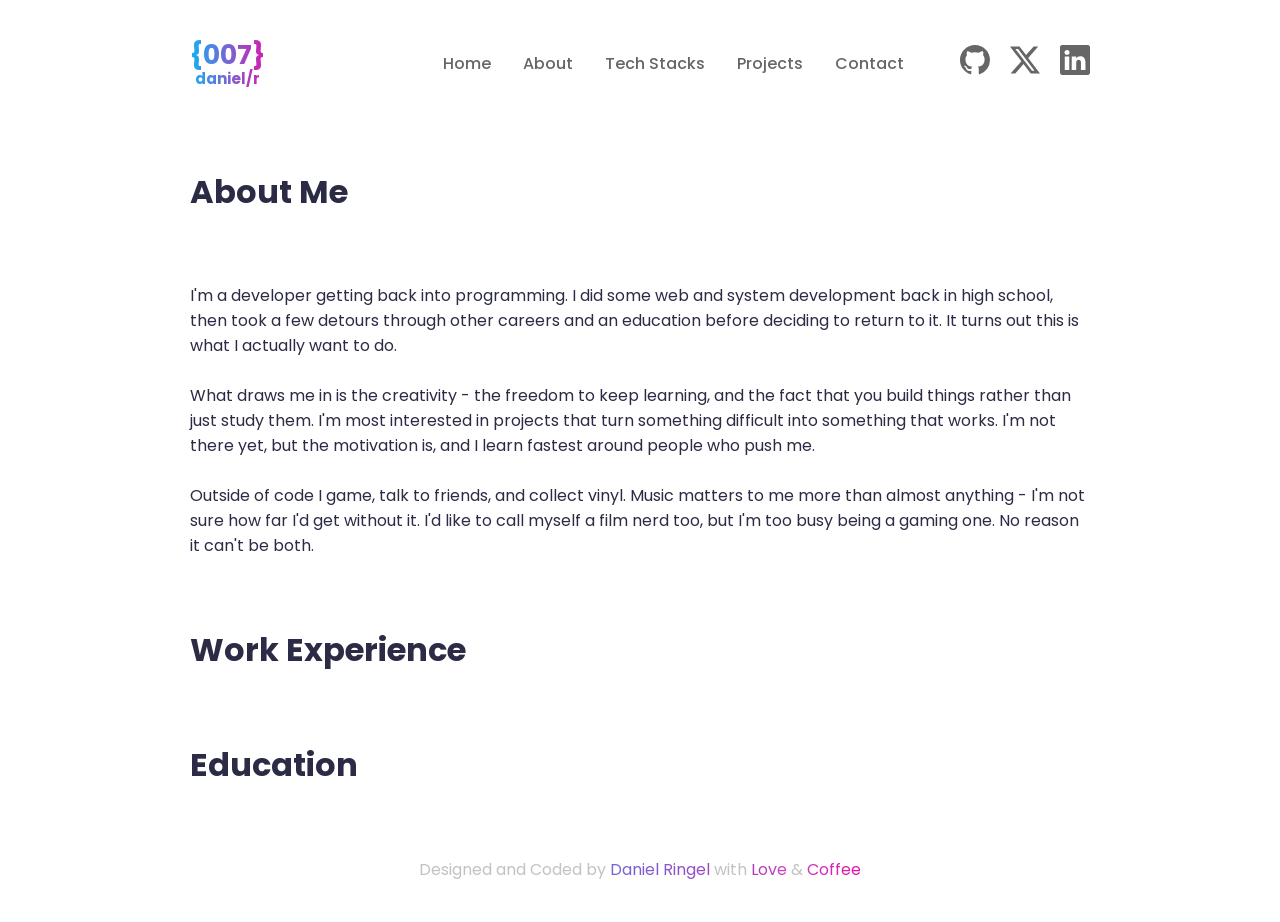
==== pages/about.html @ 2b83e1c5 "Few class changes needed to be updated. Classes that are in main tag.  Class=gradient-text love Clas" ====
<!doctype html>
<html lang="en">
  <head>
    <meta charset="UTF-8" />
    <meta name="viewport" content="width=device-width, initial-scale=1.0" />
    <link rel="stylesheet" href="../css/base.css" />
    <link rel="stylesheet" href="../css/about.css" />
    <link rel="preconnect" href="https://fonts.googleapis.com" />
    <link rel="preconnect" href="https://fonts.gstatic.com" crossorigin />
    <link
      href="https://fonts.googleapis.com/css2?family=Poppins:wght@400;500;600;700&display=swap"
      rel="stylesheet"
    />
    <title>Daniel Ringel's Portfolio</title>
  </head>
  <body>
    <!-- This is the header (Top-Container) -->
    <header>
      <!-- Logo being a clickable link to the site -->
      <a href="index.html" class="logo">
        <span class="logo-code">{007}</span>
        <span class="logo-name">daniel/r</span>
      </a>
      <button class="list-button">
        <svg
          xmlns="http://www.w3.org/2000/svg"
          width="16"
          height="16"
          fill="currentColor"
          viewBox="0 0 16 16"
        >
          <path
            fill-rule="evenodd"
            d="M2.5 12a.5.5 0 0 1 .5-.5h10a.5.5 0 0 1 0 1H3a.5.5 0 0 1-.5-.5m0-4a.5.5 0 0 1 .5-.5h10a.5.5 0 0 1 0 1H3a.5.5 0 0 1-.5-.5m0-4a.5.5 0 0 1 .5-.5h10a.5.5 0 0 1 0 1H3a.5.5 0 0 1-.5-.5"
          />
        </svg>
      </button>
      <!-- Navigator for the other pages and socials -->
      <nav>
        <!-- Clickable links that takes you to other pages -->
        <ul class="pages">
          <li><a href="../index.html">Home</a></li>
          <li><a href="./about.html">About</a></li>
          <li>
            <a href="./tech-stack.html"
              ><span class="mobile-only">Technologies</span
              ><span class="desktop-only">Tech Stacks</span></a
            >
          </li>
          <li><a href="./projects.html">Projects</a></li>
          <li><a href="./contact.html">Contact</a></li>
        </ul>
        <!-- Clickable links that takes you to the corresponding social site -->
        <ul class="social-references">
          <li>
            <a
              ><svg
                xmlns="http://www.w3.org/2000/svg"
                width="16"
                height="16"
                fill="currentColor"
                viewBox="0 0 16 16"
              >
                <path
                  d="M12.6.75h2.454l-5.36 6.142L16 15.25h-4.937l-3.867-5.07-4.425 5.07H.316l5.733-6.57L0 .75h5.063l3.495 4.633L12.601.75Zm-.86 13.028h1.36L4.323 2.145H2.865z"
                /></svg></a>
          </li>
          <li>
            <a href="https://www.linkedin.com/in/daniel-ringel-713186295/"
              ><svg
                xmlns="http://www.w3.org/2000/svg"
                width="16"
                height="16"
                fill="currentColor"
                viewBox="0 0 16 16"
              >
                <path
                  d="M0 1.146C0 .513.526 0 1.175 0h13.65C15.474 0 16 .513 16 1.146v13.708c0 .633-.526 1.146-1.175 1.146H1.175C.526 16 0 15.487 0 14.854zm4.943 12.248V6.169H2.542v7.225zm-1.2-8.212c.837 0 1.358-.554 1.358-1.248-.015-.709-.52-1.248-1.342-1.248S2.4 3.226 2.4 3.934c0 .694.521 1.248 1.327 1.248zm4.908 8.212V9.359c0-.216.016-.432.08-.586.173-.431.568-.878 1.232-.878.869 0 1.216.662 1.216 1.634v3.865h2.401V9.25c0-2.22-1.184-3.252-2.764-3.252-1.274 0-1.845.7-2.165 1.193v.025h-.016l.016-.025V6.169h-2.4c.03.678 0 7.225 0 7.225z"
                /></svg></a>
          </li>
          <li>
            <a href="https://github.com/Daniel-Ringel"
              ><svg
                xmlns="http://www.w3.org/2000/svg"
                width="16"
                height="16"
                fill="currentColor"
                viewBox="0 0 16 16"
              >
                <path
                  d="M8 0C3.58 0 0 3.58 0 8c0 3.54 2.29 6.53 5.47 7.59.4.07.55-.17.55-.38 0-.19-.01-.82-.01-1.49-2.01.37-2.53-.49-2.69-.94-.09-.23-.48-.94-.82-1.13-.28-.15-.68-.52-.01-.53.63-.01 1.08.58 1.23.82.72 1.21 1.87.87 2.33.66.07-.52.28-.87.51-1.07-1.78-.2-3.64-.89-3.64-3.95 0-.87.31-1.59.82-2.15-.08-.2-.36-1.02.08-2.12 0 0 .67-.21 2.2.82.64-.18 1.32-.27 2-.27s1.36.09 2 .27c1.53-1.04 2.2-.82 2.2-.82.44 1.1.16 1.92.08 2.12.51.56.82 1.27.82 2.15 0 3.07-1.87 3.75-3.65 3.95.29.25.54.73.54 1.48 0 1.07-.01 1.93-.01 2.2 0 .21.15.46.55.38A8.01 8.01 0 0 0 16 8c0-4.42-3.58-8-8-8"
                /></svg></a>
          </li>
        </ul>
      </nav>
    </header>
    <!-- The front of the page -->
    <main>
      <h1>About Me</h1>
      <p>
        I'm a developer getting back into programming. I did some web and system
        development back in high school, then took a few detours through other
        careers and an education before deciding to return to it. It turns out
        this is what I actually want to do. <br />
        <br />
        What draws me in is the creativity - the freedom to keep learning, and
        the fact that you build things rather than just study them. I'm most
        interested in projects that turn something difficult into something that
        works. I'm not there yet, but the motivation is, and I learn fastest
        around people who push me. <br />
        <br />
        Outside of code I game, talk to friends, and collect vinyl. Music
        matters to me more than almost anything - I'm not sure how far I'd get
        without it. I'd like to call myself a film nerd too, but I'm too busy
        being a gaming one. No reason it can't be both.
      </p>
      <h1>Work Experience</h1>
      <h1>Education</h1>
    </main>

    <footer>
      <p>
        Designed and Coded by
        <span class="gradient-text author">Daniel Ringel</span> with
        <span class="gradient-text love">Love</span> &
        <span class="gradient-text coffee">Coffee</span>
      </p>
    </footer>
  </body>
</html>
---- css/base.css ----
* {
  margin: 0;
  padding: 0;
  box-sizing: border-box;
}

:root {
  --color-blue: #3a86ff;
  --color-purple: #8c56d4;
  --color-logo-start-gradient: #13b1f6;
  --color-logo-end-gradient: #d51cb0;
  --color-author-start-gradient: #7267d3;
  --color-author-end-gradient: #9949c5;
  --color-coffee-start-gradient: #d034b9;
  --color-coffee-end-gradient: #e510aa;
  --color-love-start-gradient: #b038bd;
  --color-love-end-gradient: #c845c0;
  --color-text: #19191a;
  --color-bg: #ffffff;
  --color-nav: #666666;
  --color-footer: #c2c2c2;
}

body {
  font-family: "Poppins", san-serif;
  background: var(--color-bg);
  color: var(--color-text);
  padding: 20px;
  display: flex;
  flex-direction: column;
  min-height: 100vh;
}

header {
  display: flex;
  flex-wrap: wrap;
  justify-content: space-between;
  align-items: center;
}

.logo {
  background: linear-gradient(
    to right,
    var(--color-logo-start-gradient),
    var(--color-logo-end-gradient)
  );
  background-clip: text;
  -webkit-background-clip: text;
  color: transparent;
  display: flex;
  flex-direction: column;
  text-decoration: none;
  font-weight: 700;
  line-height: 1.15;
}

.logo-code {
  font-size: 26.5px;
  text-align: center;
}

.logo-name {
  font-size: 15px;
  text-align: center;
}

.list-button {
  background: none;
  border: none;
  padding: 0;
  cursor: pointer;
}

.list-button svg {
  width: 30px;
  height: auto;
}

nav {
  width: 100%;
  display: flex;
  flex-direction: column;
  align-content: center;
  gap: 20px;
  margin-top: 24px;
}

.desktop-only {
  display: none;
}

.pages {
  list-style: none;
  display: flex;
  flex-direction: column;
  gap: 8px;
  text-align: center;
}

.pages a {
  text-decoration: none;
  color: var(--color-text);
  font-weight: 500;
}

.social-references {
  display: flex;
  justify-content: space-evenly;
  list-style: none;
}

.social-references svg {
  width: 30px;
  height: 30px;
}

.social-references a {
  color: var(--color-text);
}

main {
  flex: 1;
}

.main-author {
  background: linear-gradient(to right, var(--color-blue), var(--color-purple));
}

.author {
  background: var(--color-text);
}

.love {
  background: linear-gradient(to right, var(--color-blue), var(--color-purple));
}

.coffee {
  background: linear-gradient(to right, var(--color-blue), var(--color-purple));
}

.gradient-text {
  -webkit-background-clip: text;
  background-clip: text;
  color: transparent;
}

footer {
  text-align: center;
}

@media (min-width: 600px) {
  body {
    padding: 40px 20px;
  }

  header,
  main,
  footer {
    max-width: 900px;
    width: 100%;
    margin-left: auto;
    margin-right: auto;
  }

  :root {
    --color-text: #2b2b45;
  }

  .list-button {
    display: none;
  }

  nav {
    flex: 1;
    flex-direction: row;
    justify-content: flex-end;
    align-items: center;
    margin-top: 0;
    gap: 56px;
  }

  .mobile-only {
    display: none;
  }
  .desktop-only {
    display: inline;
  }

  .pages {
    flex-direction: row;
    gap: 32px;
  }

  .pages a {
    color: var(--color-nav);
  }

  .social-references {
    gap: 20px;
  }

  .social-references svg {
    width: 30px;
    color: var(--color-nav);
  }

  .social-references li:nth-child(3) {
    order: 1;
  }
  .social-references li:nth-child(1) {
    order: 2;
  }
  .social-references li:nth-child(2) {
    order: 3;
  }

  p > .author {
    background: linear-gradient(
      to right,
      var(--color-author-start-gradient),
      var(--color-author-end-gradient)
    );
    -webkit-background-clip: text;
    background-clip: text;
    color: transparent;
  }

  .love {
    background: linear-gradient(
      to right,
      var(--color-love-start-gradient),
      var(--color-love-end-gradient)
    );
  }

  .coffee {
    background: linear-gradient(
      to right,
      var(--color-coffee-start-gradient),
      var(--color-coffee-end-gradient)
    );
  }

  .gradient-text {
    -webkit-background-clip: text;
    background-clip: text;
    color: transparent;
  }

  footer {
    color: var(--color-footer);
  }
}
---- css/about.css ----
main {
    margin-top: 80px;
}

h1 {
    margin-bottom: 7.5%;
}

main > p {
    margin-bottom: 7.5%;
}
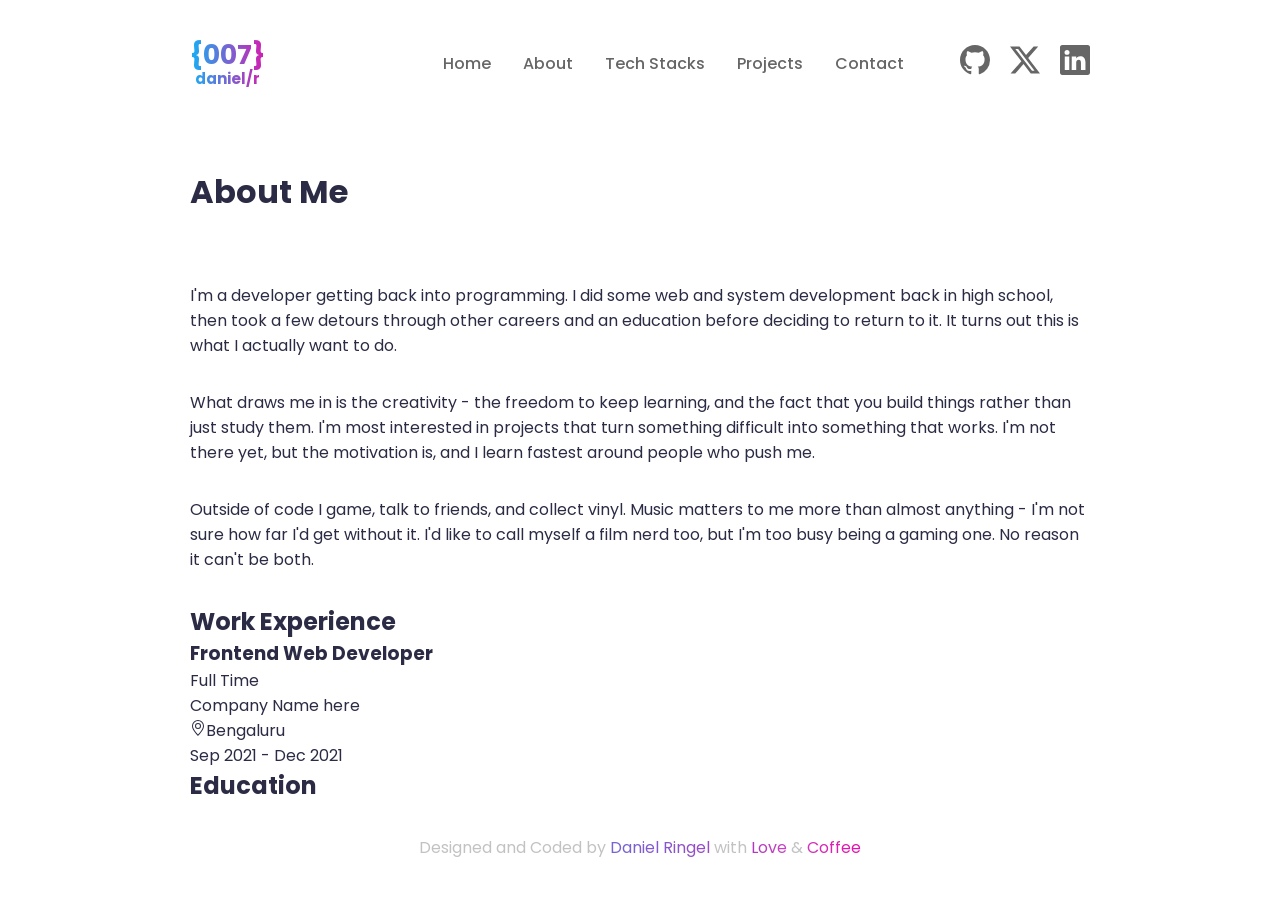
==== commit cbf2078d: "Twitter should now be linked. <a href="http://www.twitter.com/"" ====
--- a/pages/about.html
+++ b/pages/about.html
@@ -53,7 +53,7 @@
         <!-- Clickable links that takes you to the corresponding social site -->
         <ul class="social-references">
           <li>
-            <a
+            <a href="http://www.x.com/"
               ><svg
                 xmlns="http://www.w3.org/2000/svg"
                 width="16"
@@ -96,26 +96,40 @@
     </header>
     <!-- The front of the page -->
     <main>
+
       <h1>About Me</h1>
       <p>
         I'm a developer getting back into programming. I did some web and system
         development back in high school, then took a few detours through other
         careers and an education before deciding to return to it. It turns out
-        this is what I actually want to do. <br />
-        <br />
+        this is what I actually want to do.</p>
+        <p>
         What draws me in is the creativity - the freedom to keep learning, and
         the fact that you build things rather than just study them. I'm most
         interested in projects that turn something difficult into something that
         works. I'm not there yet, but the motivation is, and I learn fastest
-        around people who push me. <br />
-        <br />
+        around people who push me.</p> 
+        <p>
         Outside of code I game, talk to friends, and collect vinyl. Music
         matters to me more than almost anything - I'm not sure how far I'd get
         without it. I'd like to call myself a film nerd too, but I'm too busy
         being a gaming one. No reason it can't be both.
       </p>
-      <h1>Work Experience</h1>
-      <h1>Education</h1>
+
+      <h2>Work Experience</h2>
+
+      <article class="experience">
+        <h3>Frontend Web Developer</h3>
+        <span class="tag">Full Time</span>
+        <p class="company">Company Name here</p>
+        <p class="location"><svg xmlns="http://www.w3.org/2000/svg" width="16" height="16" fill="currentColor" class="bi bi-geo-alt" viewBox="0 0 16 16">
+  <path d="M12.166 8.94c-.524 1.062-1.234 2.12-1.96 3.07A32 32 0 0 1 8 14.58a32 32 0 0 1-2.206-2.57c-.726-.95-1.436-2.008-1.96-3.07C3.304 7.867 3 6.862 3 6a5 5 0 0 1 10 0c0 .862-.305 1.867-.834 2.94M8 16s6-5.686 6-10A6 6 0 0 0 2 6c0 4.314 6 10 6 10"/>
+  <path d="M8 8a2 2 0 1 1 0-4 2 2 0 0 1 0 4m0 1a3 3 0 1 0 0-6 3 3 0 0 0 0 6"/>
+</svg>Bengaluru</p>
+        <p class="dates">Sep 2021 - Dec 2021</p>
+      </article>
+
+      <h2>Education</h2>
     </main>
 
     <footer>
--- a/css/about.css
+++ b/css/about.css
@@ -7,5 +7,6 @@
 }
 
 main > p {
-    margin-bottom: 7.5%;
-}+    margin-bottom: 32px;
+}
+
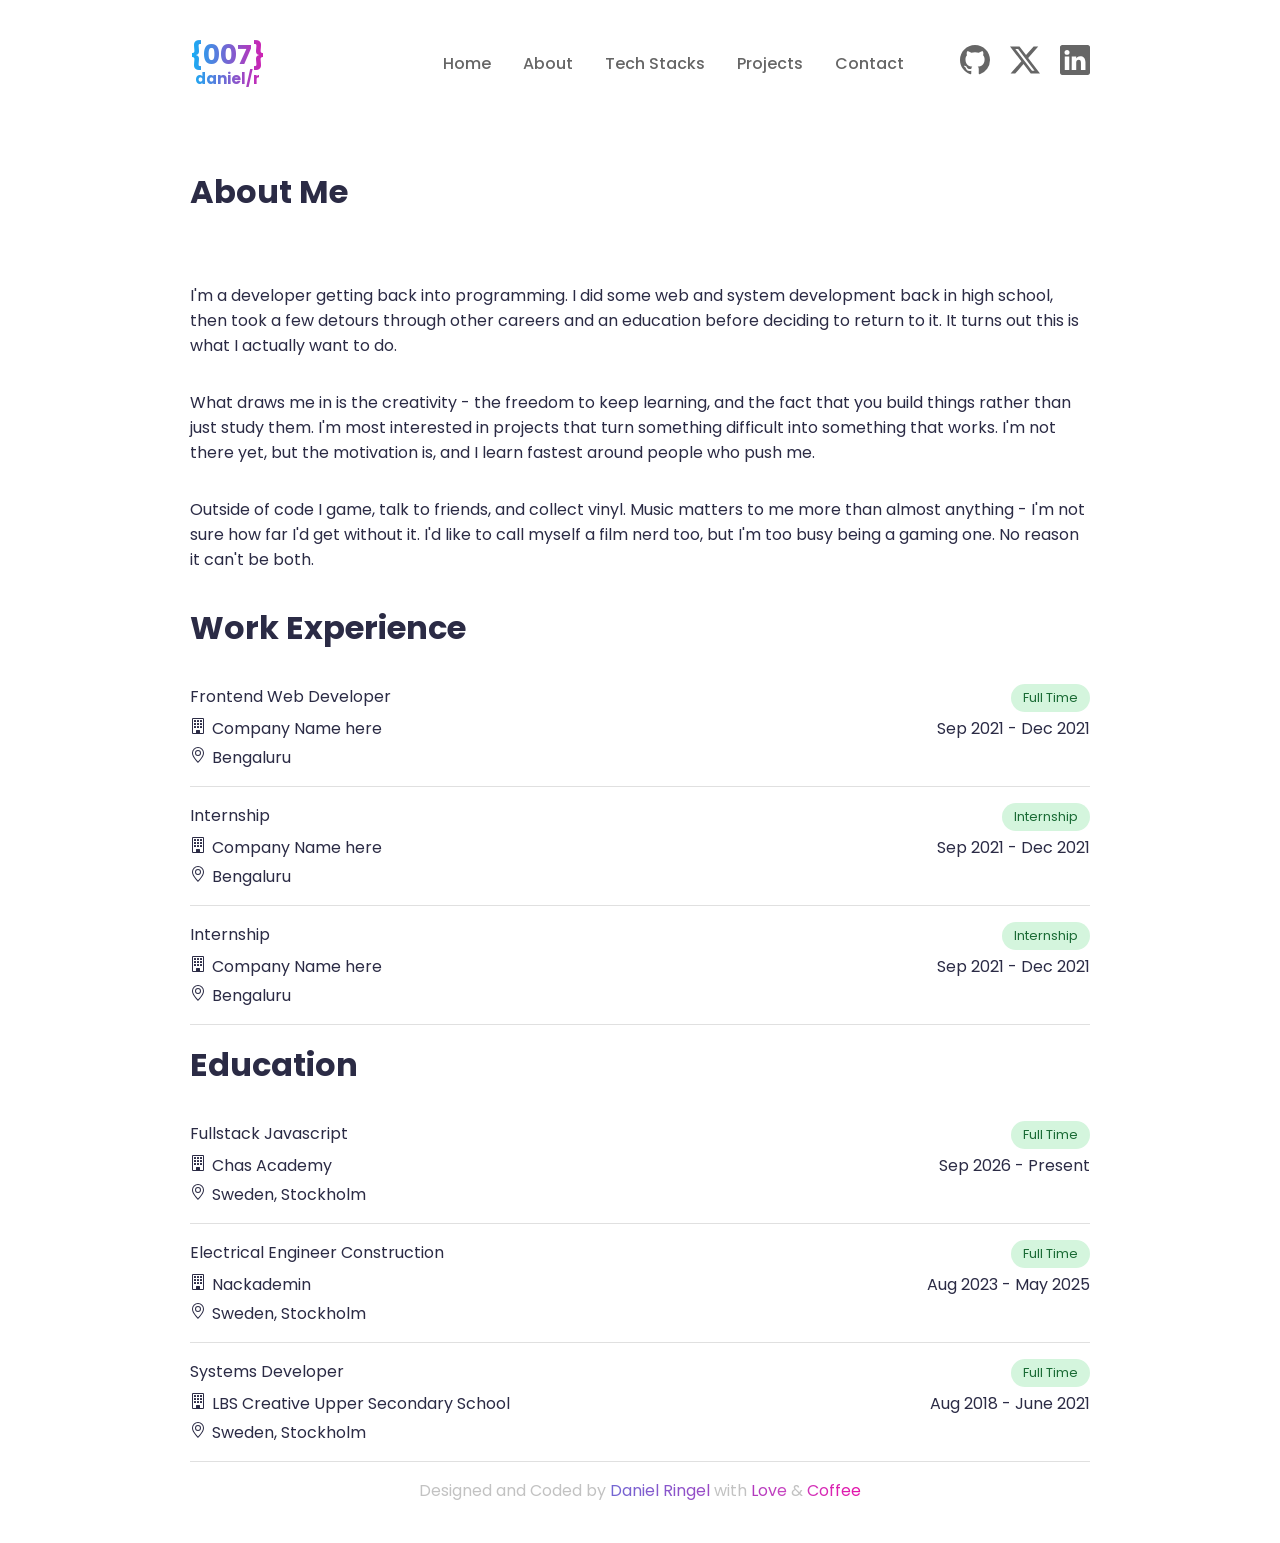
==== commit 21c5c617: "About page has been more focused on today. Html:  Added h1,h2 and h3 with written content.  classes " ====
--- a/pages/about.html
+++ b/pages/about.html
@@ -98,18 +98,21 @@
     <main>
 
       <h1>About Me</h1>
+      
       <p>
         I'm a developer getting back into programming. I did some web and system
         development back in high school, then took a few detours through other
         careers and an education before deciding to return to it. It turns out
-        this is what I actually want to do.</p>
-        <p>
+        this is what I actually want to do.
+      </p>
+      <p>
         What draws me in is the creativity - the freedom to keep learning, and
         the fact that you build things rather than just study them. I'm most
         interested in projects that turn something difficult into something that
         works. I'm not there yet, but the motivation is, and I learn fastest
-        around people who push me.</p> 
-        <p>
+        around people who push me.
+      </p>
+      <p>
         Outside of code I game, talk to friends, and collect vinyl. Music
         matters to me more than almost anything - I'm not sure how far I'd get
         without it. I'd like to call myself a film nerd too, but I'm too busy
@@ -121,15 +124,233 @@
       <article class="experience">
         <h3>Frontend Web Developer</h3>
         <span class="tag">Full Time</span>
-        <p class="company">Company Name here</p>
-        <p class="location"><svg xmlns="http://www.w3.org/2000/svg" width="16" height="16" fill="currentColor" class="bi bi-geo-alt" viewBox="0 0 16 16">
-  <path d="M12.166 8.94c-.524 1.062-1.234 2.12-1.96 3.07A32 32 0 0 1 8 14.58a32 32 0 0 1-2.206-2.57c-.726-.95-1.436-2.008-1.96-3.07C3.304 7.867 3 6.862 3 6a5 5 0 0 1 10 0c0 .862-.305 1.867-.834 2.94M8 16s6-5.686 6-10A6 6 0 0 0 2 6c0 4.314 6 10 6 10"/>
-  <path d="M8 8a2 2 0 1 1 0-4 2 2 0 0 1 0 4m0 1a3 3 0 1 0 0-6 3 3 0 0 0 0 6"/>
-</svg>Bengaluru</p>
+        <p class="company">
+          <svg
+            xmlns="http://www.w3.org/2000/svg"
+            width="16"
+            height="16"
+            fill="currentColor"
+            class="bi bi-building"
+            viewBox="0 0 16 16"
+          >
+            <path
+              d="M4 2.5a.5.5 0 0 1 .5-.5h1a.5.5 0 0 1 .5.5v1a.5.5 0 0 1-.5.5h-1a.5.5 0 0 1-.5-.5zm3 0a.5.5 0 0 1 .5-.5h1a.5.5 0 0 1 .5.5v1a.5.5 0 0 1-.5.5h-1a.5.5 0 0 1-.5-.5zm3.5-.5a.5.5 0 0 0-.5.5v1a.5.5 0 0 0 .5.5h1a.5.5 0 0 0 .5-.5v-1a.5.5 0 0 0-.5-.5zM4 5.5a.5.5 0 0 1 .5-.5h1a.5.5 0 0 1 .5.5v1a.5.5 0 0 1-.5.5h-1a.5.5 0 0 1-.5-.5zM7.5 5a.5.5 0 0 0-.5.5v1a.5.5 0 0 0 .5.5h1a.5.5 0 0 0 .5-.5v-1a.5.5 0 0 0-.5-.5zm2.5.5a.5.5 0 0 1 .5-.5h1a.5.5 0 0 1 .5.5v1a.5.5 0 0 1-.5.5h-1a.5.5 0 0 1-.5-.5zM4.5 8a.5.5 0 0 0-.5.5v1a.5.5 0 0 0 .5.5h1a.5.5 0 0 0 .5-.5v-1a.5.5 0 0 0-.5-.5zm2.5.5a.5.5 0 0 1 .5-.5h1a.5.5 0 0 1 .5.5v1a.5.5 0 0 1-.5.5h-1a.5.5 0 0 1-.5-.5zm3.5-.5a.5.5 0 0 0-.5.5v1a.5.5 0 0 0 .5.5h1a.5.5 0 0 0 .5-.5v-1a.5.5 0 0 0-.5-.5z"
+            />
+            <path
+              d="M2 1a1 1 0 0 1 1-1h10a1 1 0 0 1 1 1v14a1 1 0 0 1-1 1H3a1 1 0 0 1-1-1zm11 0H3v14h3v-2.5a.5.5 0 0 1 .5-.5h3a.5.5 0 0 1 .5.5V15h3z"
+            /></svg>Company Name here
+        </p>
+        <p class="location">
+          <svg
+            xmlns="http://www.w3.org/2000/svg"
+            width="16"
+            height="16"
+            fill="currentColor"
+            class="bi bi-geo-alt"
+            viewBox="0 0 16 16"
+          >
+            <path
+              d="M12.166 8.94c-.524 1.062-1.234 2.12-1.96 3.07A32 32 0 0 1 8 14.58a32 32 0 0 1-2.206-2.57c-.726-.95-1.436-2.008-1.96-3.07C3.304 7.867 3 6.862 3 6a5 5 0 0 1 10 0c0 .862-.305 1.867-.834 2.94M8 16s6-5.686 6-10A6 6 0 0 0 2 6c0 4.314 6 10 6 10"
+            />
+            <path
+              d="M8 8a2 2 0 1 1 0-4 2 2 0 0 1 0 4m0 1a3 3 0 1 0 0-6 3 3 0 0 0 0 6"
+            /></svg>Bengaluru
+        </p>
         <p class="dates">Sep 2021 - Dec 2021</p>
       </article>
 
+      <article class="experience">
+        <h3>Internship</h3>
+        <span class="tag">Internship</span>
+        <p class="company">
+          <svg
+            xmlns="http://www.w3.org/2000/svg"
+            width="16"
+            height="16"
+            fill="currentColor"
+            class="bi bi-building"
+            viewBox="0 0 16 16"
+          >
+            <path
+              d="M4 2.5a.5.5 0 0 1 .5-.5h1a.5.5 0 0 1 .5.5v1a.5.5 0 0 1-.5.5h-1a.5.5 0 0 1-.5-.5zm3 0a.5.5 0 0 1 .5-.5h1a.5.5 0 0 1 .5.5v1a.5.5 0 0 1-.5.5h-1a.5.5 0 0 1-.5-.5zm3.5-.5a.5.5 0 0 0-.5.5v1a.5.5 0 0 0 .5.5h1a.5.5 0 0 0 .5-.5v-1a.5.5 0 0 0-.5-.5zM4 5.5a.5.5 0 0 1 .5-.5h1a.5.5 0 0 1 .5.5v1a.5.5 0 0 1-.5.5h-1a.5.5 0 0 1-.5-.5zM7.5 5a.5.5 0 0 0-.5.5v1a.5.5 0 0 0 .5.5h1a.5.5 0 0 0 .5-.5v-1a.5.5 0 0 0-.5-.5zm2.5.5a.5.5 0 0 1 .5-.5h1a.5.5 0 0 1 .5.5v1a.5.5 0 0 1-.5.5h-1a.5.5 0 0 1-.5-.5zM4.5 8a.5.5 0 0 0-.5.5v1a.5.5 0 0 0 .5.5h1a.5.5 0 0 0 .5-.5v-1a.5.5 0 0 0-.5-.5zm2.5.5a.5.5 0 0 1 .5-.5h1a.5.5 0 0 1 .5.5v1a.5.5 0 0 1-.5.5h-1a.5.5 0 0 1-.5-.5zm3.5-.5a.5.5 0 0 0-.5.5v1a.5.5 0 0 0 .5.5h1a.5.5 0 0 0 .5-.5v-1a.5.5 0 0 0-.5-.5z"
+            />
+            <path
+              d="M2 1a1 1 0 0 1 1-1h10a1 1 0 0 1 1 1v14a1 1 0 0 1-1 1H3a1 1 0 0 1-1-1zm11 0H3v14h3v-2.5a.5.5 0 0 1 .5-.5h3a.5.5 0 0 1 .5.5V15h3z"
+            /></svg>Company Name here
+        </p>
+        <p class="location">
+          <svg
+            xmlns="http://www.w3.org/2000/svg"
+            width="16"
+            height="16"
+            fill="currentColor"
+            class="bi bi-geo-alt"
+            viewBox="0 0 16 16"
+          >
+            <path
+              d="M12.166 8.94c-.524 1.062-1.234 2.12-1.96 3.07A32 32 0 0 1 8 14.58a32 32 0 0 1-2.206-2.57c-.726-.95-1.436-2.008-1.96-3.07C3.304 7.867 3 6.862 3 6a5 5 0 0 1 10 0c0 .862-.305 1.867-.834 2.94M8 16s6-5.686 6-10A6 6 0 0 0 2 6c0 4.314 6 10 6 10"
+            />
+            <path
+              d="M8 8a2 2 0 1 1 0-4 2 2 0 0 1 0 4m0 1a3 3 0 1 0 0-6 3 3 0 0 0 0 6"
+            /></svg>Bengaluru
+        </p>
+        <p class="dates">Sep 2021 - Dec 2021</p>
+      </article>
+
+      <article class="experience">
+        <h3>Internship</h3>
+        <span class="tag">Internship</span>
+        <p class="company">
+          <svg
+            xmlns="http://www.w3.org/2000/svg"
+            width="16"
+            height="16"
+            fill="currentColor"
+            class="bi bi-building"
+            viewBox="0 0 16 16"
+          >
+            <path
+              d="M4 2.5a.5.5 0 0 1 .5-.5h1a.5.5 0 0 1 .5.5v1a.5.5 0 0 1-.5.5h-1a.5.5 0 0 1-.5-.5zm3 0a.5.5 0 0 1 .5-.5h1a.5.5 0 0 1 .5.5v1a.5.5 0 0 1-.5.5h-1a.5.5 0 0 1-.5-.5zm3.5-.5a.5.5 0 0 0-.5.5v1a.5.5 0 0 0 .5.5h1a.5.5 0 0 0 .5-.5v-1a.5.5 0 0 0-.5-.5zM4 5.5a.5.5 0 0 1 .5-.5h1a.5.5 0 0 1 .5.5v1a.5.5 0 0 1-.5.5h-1a.5.5 0 0 1-.5-.5zM7.5 5a.5.5 0 0 0-.5.5v1a.5.5 0 0 0 .5.5h1a.5.5 0 0 0 .5-.5v-1a.5.5 0 0 0-.5-.5zm2.5.5a.5.5 0 0 1 .5-.5h1a.5.5 0 0 1 .5.5v1a.5.5 0 0 1-.5.5h-1a.5.5 0 0 1-.5-.5zM4.5 8a.5.5 0 0 0-.5.5v1a.5.5 0 0 0 .5.5h1a.5.5 0 0 0 .5-.5v-1a.5.5 0 0 0-.5-.5zm2.5.5a.5.5 0 0 1 .5-.5h1a.5.5 0 0 1 .5.5v1a.5.5 0 0 1-.5.5h-1a.5.5 0 0 1-.5-.5zm3.5-.5a.5.5 0 0 0-.5.5v1a.5.5 0 0 0 .5.5h1a.5.5 0 0 0 .5-.5v-1a.5.5 0 0 0-.5-.5z"
+            />
+            <path
+              d="M2 1a1 1 0 0 1 1-1h10a1 1 0 0 1 1 1v14a1 1 0 0 1-1 1H3a1 1 0 0 1-1-1zm11 0H3v14h3v-2.5a.5.5 0 0 1 .5-.5h3a.5.5 0 0 1 .5.5V15h3z"
+            /></svg>Company Name here
+        </p>
+        <p class="location">
+          <svg
+            xmlns="http://www.w3.org/2000/svg"
+            width="16"
+            height="16"
+            fill="currentColor"
+            class="bi bi-geo-alt"
+            viewBox="0 0 16 16"
+          >
+            <path
+              d="M12.166 8.94c-.524 1.062-1.234 2.12-1.96 3.07A32 32 0 0 1 8 14.58a32 32 0 0 1-2.206-2.57c-.726-.95-1.436-2.008-1.96-3.07C3.304 7.867 3 6.862 3 6a5 5 0 0 1 10 0c0 .862-.305 1.867-.834 2.94M8 16s6-5.686 6-10A6 6 0 0 0 2 6c0 4.314 6 10 6 10"
+            />
+            <path
+              d="M8 8a2 2 0 1 1 0-4 2 2 0 0 1 0 4m0 1a3 3 0 1 0 0-6 3 3 0 0 0 0 6"
+            /></svg>Bengaluru
+        </p>
+        <p class="dates">Sep 2021 - Dec 2021</p>
+      </article>
+
       <h2>Education</h2>
+
+            <article class="experience">
+        <h3>Fullstack Javascript</h3>
+        <span class="tag">Full Time</span>
+        <p class="company">
+          <svg
+            xmlns="http://www.w3.org/2000/svg"
+            width="16"
+            height="16"
+            fill="currentColor"
+            class="bi bi-building"
+            viewBox="0 0 16 16"
+          >
+            <path
+              d="M4 2.5a.5.5 0 0 1 .5-.5h1a.5.5 0 0 1 .5.5v1a.5.5 0 0 1-.5.5h-1a.5.5 0 0 1-.5-.5zm3 0a.5.5 0 0 1 .5-.5h1a.5.5 0 0 1 .5.5v1a.5.5 0 0 1-.5.5h-1a.5.5 0 0 1-.5-.5zm3.5-.5a.5.5 0 0 0-.5.5v1a.5.5 0 0 0 .5.5h1a.5.5 0 0 0 .5-.5v-1a.5.5 0 0 0-.5-.5zM4 5.5a.5.5 0 0 1 .5-.5h1a.5.5 0 0 1 .5.5v1a.5.5 0 0 1-.5.5h-1a.5.5 0 0 1-.5-.5zM7.5 5a.5.5 0 0 0-.5.5v1a.5.5 0 0 0 .5.5h1a.5.5 0 0 0 .5-.5v-1a.5.5 0 0 0-.5-.5zm2.5.5a.5.5 0 0 1 .5-.5h1a.5.5 0 0 1 .5.5v1a.5.5 0 0 1-.5.5h-1a.5.5 0 0 1-.5-.5zM4.5 8a.5.5 0 0 0-.5.5v1a.5.5 0 0 0 .5.5h1a.5.5 0 0 0 .5-.5v-1a.5.5 0 0 0-.5-.5zm2.5.5a.5.5 0 0 1 .5-.5h1a.5.5 0 0 1 .5.5v1a.5.5 0 0 1-.5.5h-1a.5.5 0 0 1-.5-.5zm3.5-.5a.5.5 0 0 0-.5.5v1a.5.5 0 0 0 .5.5h1a.5.5 0 0 0 .5-.5v-1a.5.5 0 0 0-.5-.5z"
+            />
+            <path
+              d="M2 1a1 1 0 0 1 1-1h10a1 1 0 0 1 1 1v14a1 1 0 0 1-1 1H3a1 1 0 0 1-1-1zm11 0H3v14h3v-2.5a.5.5 0 0 1 .5-.5h3a.5.5 0 0 1 .5.5V15h3z"
+            /></svg>Chas Academy
+        </p>
+        <p class="location">
+          <svg
+            xmlns="http://www.w3.org/2000/svg"
+            width="16"
+            height="16"
+            fill="currentColor"
+            class="bi bi-geo-alt"
+            viewBox="0 0 16 16"
+          >
+            <path
+              d="M12.166 8.94c-.524 1.062-1.234 2.12-1.96 3.07A32 32 0 0 1 8 14.58a32 32 0 0 1-2.206-2.57c-.726-.95-1.436-2.008-1.96-3.07C3.304 7.867 3 6.862 3 6a5 5 0 0 1 10 0c0 .862-.305 1.867-.834 2.94M8 16s6-5.686 6-10A6 6 0 0 0 2 6c0 4.314 6 10 6 10"
+            />
+            <path
+              d="M8 8a2 2 0 1 1 0-4 2 2 0 0 1 0 4m0 1a3 3 0 1 0 0-6 3 3 0 0 0 0 6"
+            /></svg>Sweden, Stockholm
+        </p>
+        <p class="dates">Sep 2026 - Present</p>
+      </article>
+
+            <article class="experience">
+        <h3>Electrical Engineer Construction</h3>
+        <span class="tag">Full Time</span>
+        <p class="company">
+          <svg
+            xmlns="http://www.w3.org/2000/svg"
+            width="16"
+            height="16"
+            fill="currentColor"
+            class="bi bi-building"
+            viewBox="0 0 16 16"
+          >
+            <path
+              d="M4 2.5a.5.5 0 0 1 .5-.5h1a.5.5 0 0 1 .5.5v1a.5.5 0 0 1-.5.5h-1a.5.5 0 0 1-.5-.5zm3 0a.5.5 0 0 1 .5-.5h1a.5.5 0 0 1 .5.5v1a.5.5 0 0 1-.5.5h-1a.5.5 0 0 1-.5-.5zm3.5-.5a.5.5 0 0 0-.5.5v1a.5.5 0 0 0 .5.5h1a.5.5 0 0 0 .5-.5v-1a.5.5 0 0 0-.5-.5zM4 5.5a.5.5 0 0 1 .5-.5h1a.5.5 0 0 1 .5.5v1a.5.5 0 0 1-.5.5h-1a.5.5 0 0 1-.5-.5zM7.5 5a.5.5 0 0 0-.5.5v1a.5.5 0 0 0 .5.5h1a.5.5 0 0 0 .5-.5v-1a.5.5 0 0 0-.5-.5zm2.5.5a.5.5 0 0 1 .5-.5h1a.5.5 0 0 1 .5.5v1a.5.5 0 0 1-.5.5h-1a.5.5 0 0 1-.5-.5zM4.5 8a.5.5 0 0 0-.5.5v1a.5.5 0 0 0 .5.5h1a.5.5 0 0 0 .5-.5v-1a.5.5 0 0 0-.5-.5zm2.5.5a.5.5 0 0 1 .5-.5h1a.5.5 0 0 1 .5.5v1a.5.5 0 0 1-.5.5h-1a.5.5 0 0 1-.5-.5zm3.5-.5a.5.5 0 0 0-.5.5v1a.5.5 0 0 0 .5.5h1a.5.5 0 0 0 .5-.5v-1a.5.5 0 0 0-.5-.5z"
+            />
+            <path
+              d="M2 1a1 1 0 0 1 1-1h10a1 1 0 0 1 1 1v14a1 1 0 0 1-1 1H3a1 1 0 0 1-1-1zm11 0H3v14h3v-2.5a.5.5 0 0 1 .5-.5h3a.5.5 0 0 1 .5.5V15h3z"
+            /></svg>Nackademin
+        </p>
+        <p class="location">
+          <svg
+            xmlns="http://www.w3.org/2000/svg"
+            width="16"
+            height="16"
+            fill="currentColor"
+            class="bi bi-geo-alt"
+            viewBox="0 0 16 16"
+          >
+            <path
+              d="M12.166 8.94c-.524 1.062-1.234 2.12-1.96 3.07A32 32 0 0 1 8 14.58a32 32 0 0 1-2.206-2.57c-.726-.95-1.436-2.008-1.96-3.07C3.304 7.867 3 6.862 3 6a5 5 0 0 1 10 0c0 .862-.305 1.867-.834 2.94M8 16s6-5.686 6-10A6 6 0 0 0 2 6c0 4.314 6 10 6 10"
+            />
+            <path
+              d="M8 8a2 2 0 1 1 0-4 2 2 0 0 1 0 4m0 1a3 3 0 1 0 0-6 3 3 0 0 0 0 6"
+            /></svg>Sweden, Stockholm
+        </p>
+        <p class="dates">Aug 2023 - May 2025</p>
+      </article>
+
+                  <article class="experience">
+        <h3>Systems Developer</h3>
+        <span class="tag">Full Time</span>
+        <p class="company">
+          <svg
+            xmlns="http://www.w3.org/2000/svg"
+            width="16"
+            height="16"
+            fill="currentColor"
+            class="bi bi-building"
+            viewBox="0 0 16 16"
+          >
+            <path
+              d="M4 2.5a.5.5 0 0 1 .5-.5h1a.5.5 0 0 1 .5.5v1a.5.5 0 0 1-.5.5h-1a.5.5 0 0 1-.5-.5zm3 0a.5.5 0 0 1 .5-.5h1a.5.5 0 0 1 .5.5v1a.5.5 0 0 1-.5.5h-1a.5.5 0 0 1-.5-.5zm3.5-.5a.5.5 0 0 0-.5.5v1a.5.5 0 0 0 .5.5h1a.5.5 0 0 0 .5-.5v-1a.5.5 0 0 0-.5-.5zM4 5.5a.5.5 0 0 1 .5-.5h1a.5.5 0 0 1 .5.5v1a.5.5 0 0 1-.5.5h-1a.5.5 0 0 1-.5-.5zM7.5 5a.5.5 0 0 0-.5.5v1a.5.5 0 0 0 .5.5h1a.5.5 0 0 0 .5-.5v-1a.5.5 0 0 0-.5-.5zm2.5.5a.5.5 0 0 1 .5-.5h1a.5.5 0 0 1 .5.5v1a.5.5 0 0 1-.5.5h-1a.5.5 0 0 1-.5-.5zM4.5 8a.5.5 0 0 0-.5.5v1a.5.5 0 0 0 .5.5h1a.5.5 0 0 0 .5-.5v-1a.5.5 0 0 0-.5-.5zm2.5.5a.5.5 0 0 1 .5-.5h1a.5.5 0 0 1 .5.5v1a.5.5 0 0 1-.5.5h-1a.5.5 0 0 1-.5-.5zm3.5-.5a.5.5 0 0 0-.5.5v1a.5.5 0 0 0 .5.5h1a.5.5 0 0 0 .5-.5v-1a.5.5 0 0 0-.5-.5z"
+            />
+            <path
+              d="M2 1a1 1 0 0 1 1-1h10a1 1 0 0 1 1 1v14a1 1 0 0 1-1 1H3a1 1 0 0 1-1-1zm11 0H3v14h3v-2.5a.5.5 0 0 1 .5-.5h3a.5.5 0 0 1 .5.5V15h3z"
+            /></svg>LBS Creative Upper Secondary School
+        </p>
+        <p class="location">
+          <svg
+            xmlns="http://www.w3.org/2000/svg"
+            width="16"
+            height="16"
+            fill="currentColor"
+            class="bi bi-geo-alt"
+            viewBox="0 0 16 16"
+          >
+            <path
+              d="M12.166 8.94c-.524 1.062-1.234 2.12-1.96 3.07A32 32 0 0 1 8 14.58a32 32 0 0 1-2.206-2.57c-.726-.95-1.436-2.008-1.96-3.07C3.304 7.867 3 6.862 3 6a5 5 0 0 1 10 0c0 .862-.305 1.867-.834 2.94M8 16s6-5.686 6-10A6 6 0 0 0 2 6c0 4.314 6 10 6 10"
+            />
+            <path
+              d="M8 8a2 2 0 1 1 0-4 2 2 0 0 1 0 4m0 1a3 3 0 1 0 0-6 3 3 0 0 0 0 6"
+            /></svg>Sweden, Stockholm
+        </p>
+        <p class="dates">Aug 2018 - June 2021</p>
+      </article>
+
     </main>
 
     <footer>
--- a/css/about.css
+++ b/css/about.css
@@ -2,7 +2,7 @@
     margin-top: 80px;
 }
 
-h1 {
+main h1 {
     margin-bottom: 7.5%;
 }
 
@@ -10,3 +10,40 @@
     margin-bottom: 32px;
 }
 
+main h2 {
+    font-size: 32px;
+    margin-bottom: 32px;
+}
+
+main h3 {
+    font-size: 16px;
+    font-weight: 400;
+}
+
+.experience {
+    display: grid;
+    grid-template-columns: 1fr auto;
+    row-gap: 4px;
+    padding-bottom: 16px;
+    margin-bottom: 16px;
+    border-bottom: 1px solid #e0e0e0;
+}
+
+.expeience h3 { grid-column: 1; grid-row: 1; }
+.experience .tag { grid-column: 2; grid-row: 1; justify-self: end;}
+.experience .company { grid-column: 1; grid-row: 2; }
+.experience .location { grid-column: 1; grid-row: 3; }
+.experience .dates {grid-column: 2; grid-row: 2; justify-self: end; }
+
+.experience svg {
+    margin-right: 6px;
+}
+
+.tag {
+    background: #d4f5dd;
+    color: #1a6b35;
+    padding: 4px 12px;
+    border-radius: 999px;
+    font-size: 13px;
+}
+
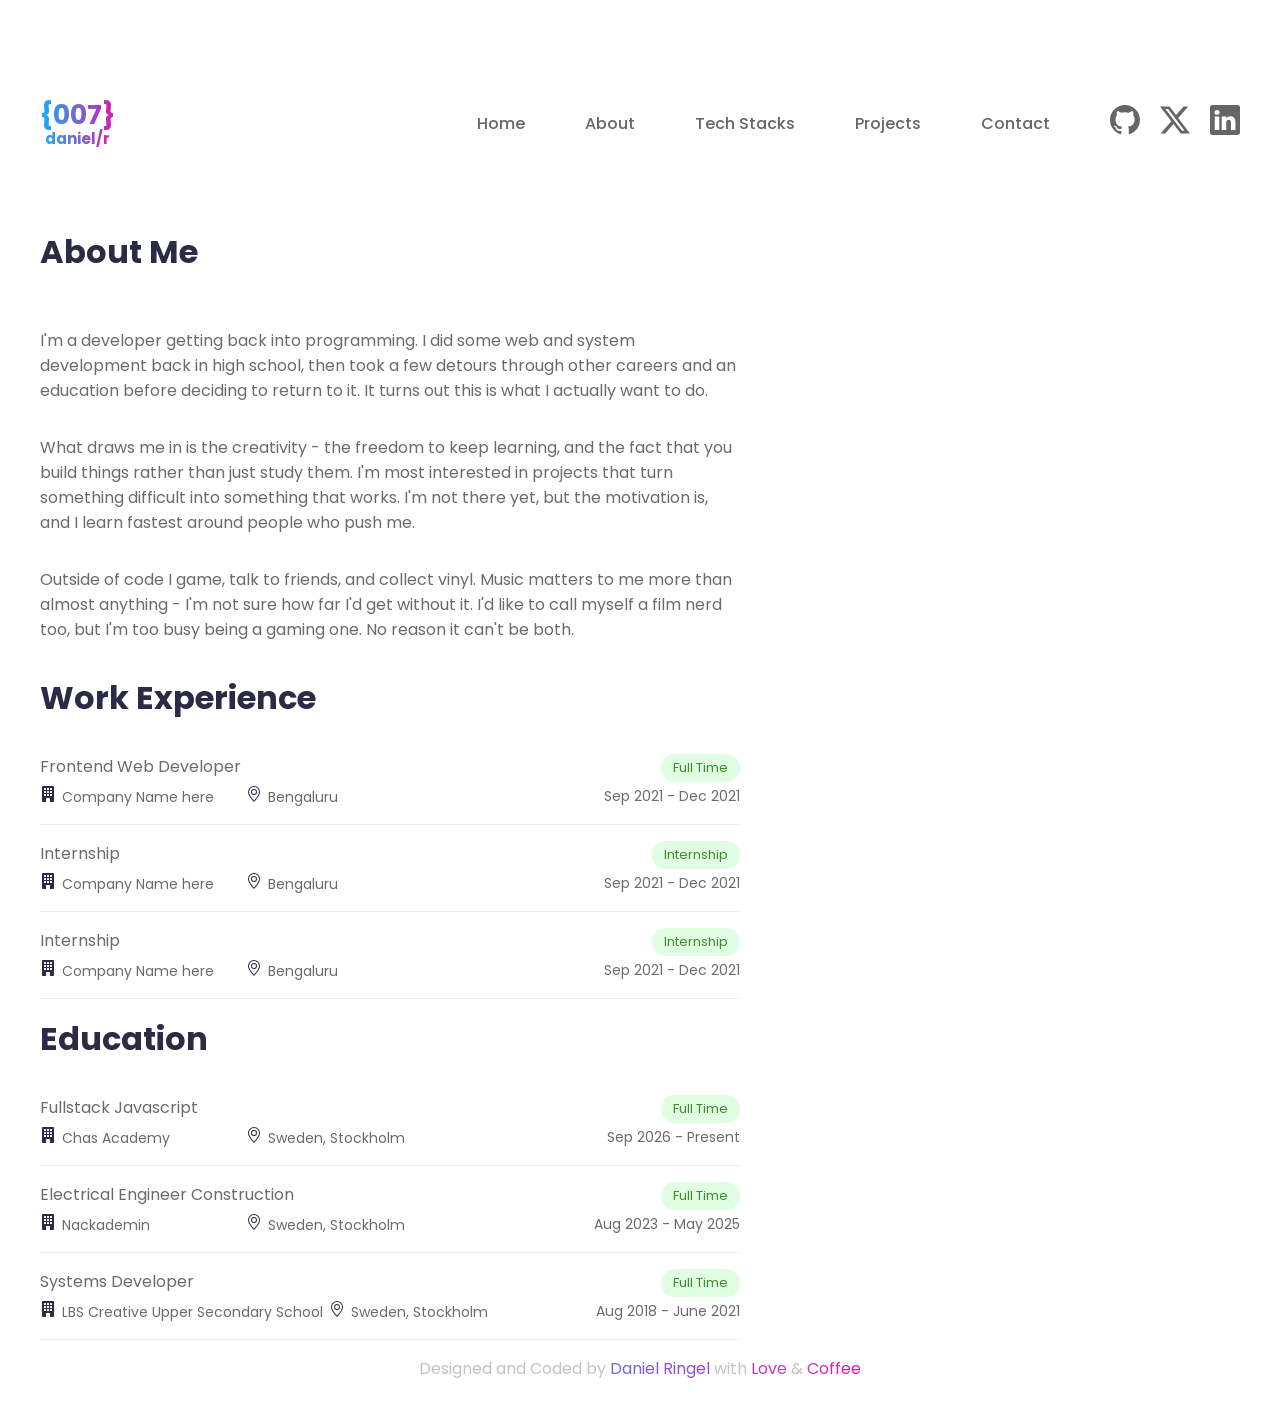
==== commit ec158051: "Color changes for the about.css and the size. few lines added with <span>" ====
--- a/pages/about.html
+++ b/pages/about.html
@@ -96,9 +96,8 @@
     </header>
     <!-- The front of the page -->
     <main>
-
       <h1>About Me</h1>
-      
+
       <p>
         I'm a developer getting back into programming. I did some web and system
         development back in high school, then took a few detours through other
@@ -130,31 +129,28 @@
             width="16"
             height="16"
             fill="currentColor"
-            class="bi bi-building"
-            viewBox="0 0 16 16"
-          >
-            <path
-              d="M4 2.5a.5.5 0 0 1 .5-.5h1a.5.5 0 0 1 .5.5v1a.5.5 0 0 1-.5.5h-1a.5.5 0 0 1-.5-.5zm3 0a.5.5 0 0 1 .5-.5h1a.5.5 0 0 1 .5.5v1a.5.5 0 0 1-.5.5h-1a.5.5 0 0 1-.5-.5zm3.5-.5a.5.5 0 0 0-.5.5v1a.5.5 0 0 0 .5.5h1a.5.5 0 0 0 .5-.5v-1a.5.5 0 0 0-.5-.5zM4 5.5a.5.5 0 0 1 .5-.5h1a.5.5 0 0 1 .5.5v1a.5.5 0 0 1-.5.5h-1a.5.5 0 0 1-.5-.5zM7.5 5a.5.5 0 0 0-.5.5v1a.5.5 0 0 0 .5.5h1a.5.5 0 0 0 .5-.5v-1a.5.5 0 0 0-.5-.5zm2.5.5a.5.5 0 0 1 .5-.5h1a.5.5 0 0 1 .5.5v1a.5.5 0 0 1-.5.5h-1a.5.5 0 0 1-.5-.5zM4.5 8a.5.5 0 0 0-.5.5v1a.5.5 0 0 0 .5.5h1a.5.5 0 0 0 .5-.5v-1a.5.5 0 0 0-.5-.5zm2.5.5a.5.5 0 0 1 .5-.5h1a.5.5 0 0 1 .5.5v1a.5.5 0 0 1-.5.5h-1a.5.5 0 0 1-.5-.5zm3.5-.5a.5.5 0 0 0-.5.5v1a.5.5 0 0 0 .5.5h1a.5.5 0 0 0 .5-.5v-1a.5.5 0 0 0-.5-.5z"
-            />
-            <path
-              d="M2 1a1 1 0 0 1 1-1h10a1 1 0 0 1 1 1v14a1 1 0 0 1-1 1H3a1 1 0 0 1-1-1zm11 0H3v14h3v-2.5a.5.5 0 0 1 .5-.5h3a.5.5 0 0 1 .5.5V15h3z"
-            /></svg>Company Name here
-        </p>
-        <p class="location">
-          <svg
-            xmlns="http://www.w3.org/2000/svg"
-            width="16"
-            height="16"
-            fill="currentColor"
-            class="bi bi-geo-alt"
-            viewBox="0 0 16 16"
-          >
-            <path
-              d="M12.166 8.94c-.524 1.062-1.234 2.12-1.96 3.07A32 32 0 0 1 8 14.58a32 32 0 0 1-2.206-2.57c-.726-.95-1.436-2.008-1.96-3.07C3.304 7.867 3 6.862 3 6a5 5 0 0 1 10 0c0 .862-.305 1.867-.834 2.94M8 16s6-5.686 6-10A6 6 0 0 0 2 6c0 4.314 6 10 6 10"
-            />
-            <path
-              d="M8 8a2 2 0 1 1 0-4 2 2 0 0 1 0 4m0 1a3 3 0 1 0 0-6 3 3 0 0 0 0 6"
-            /></svg>Bengaluru
+            class="bi bi-building-fill"
+            viewBox="0 0 16 16"
+          >
+            <path
+              d="M3 0a1 1 0 0 0-1 1v14a1 1 0 0 0 1 1h3v-3.5a.5.5 0 0 1 .5-.5h3a.5.5 0 0 1 .5.5V16h3a1 1 0 0 0 1-1V1a1 1 0 0 0-1-1zm1 2.5a.5.5 0 0 1 .5-.5h1a.5.5 0 0 1 .5.5v1a.5.5 0 0 1-.5.5h-1a.5.5 0 0 1-.5-.5zm3 0a.5.5 0 0 1 .5-.5h1a.5.5 0 0 1 .5.5v1a.5.5 0 0 1-.5.5h-1a.5.5 0 0 1-.5-.5zm3.5-.5h1a.5.5 0 0 1 .5.5v1a.5.5 0 0 1-.5.5h-1a.5.5 0 0 1-.5-.5v-1a.5.5 0 0 1 .5-.5M4 5.5a.5.5 0 0 1 .5-.5h1a.5.5 0 0 1 .5.5v1a.5.5 0 0 1-.5.5h-1a.5.5 0 0 1-.5-.5zM7.5 5h1a.5.5 0 0 1 .5.5v1a.5.5 0 0 1-.5.5h-1a.5.5 0 0 1-.5-.5v-1a.5.5 0 0 1 .5-.5m2.5.5a.5.5 0 0 1 .5-.5h1a.5.5 0 0 1 .5.5v1a.5.5 0 0 1-.5.5h-1a.5.5 0 0 1-.5-.5zM4.5 8h1a.5.5 0 0 1 .5.5v1a.5.5 0 0 1-.5.5h-1a.5.5 0 0 1-.5-.5v-1a.5.5 0 0 1 .5-.5m2.5.5a.5.5 0 0 1 .5-.5h1a.5.5 0 0 1 .5.5v1a.5.5 0 0 1-.5.5h-1a.5.5 0 0 1-.5-.5zm3.5-.5h1a.5.5 0 0 1 .5.5v1a.5.5 0 0 1-.5.5h-1a.5.5 0 0 1-.5-.5v-1a.5.5 0 0 1 .5-.5"
+            /></svg><span>Company Name here</span>
+        </p>
+        <p class="location">
+          <svg
+            xmlns="http://www.w3.org/2000/svg"
+            width="16"
+            height="16"
+            fill="currentColor"
+            class="bi bi-geo-alt"
+            viewBox="0 0 16 16"
+          >
+            <path
+              d="M12.166 8.94c-.524 1.062-1.234 2.12-1.96 3.07A32 32 0 0 1 8 14.58a32 32 0 0 1-2.206-2.57c-.726-.95-1.436-2.008-1.96-3.07C3.304 7.867 3 6.862 3 6a5 5 0 0 1 10 0c0 .862-.305 1.867-.834 2.94M8 16s6-5.686 6-10A6 6 0 0 0 2 6c0 4.314 6 10 6 10"
+            />
+            <path
+              d="M8 8a2 2 0 1 1 0-4 2 2 0 0 1 0 4m0 1a3 3 0 1 0 0-6 3 3 0 0 0 0 6"
+            /></svg><span>Bengaluru</span>
         </p>
         <p class="dates">Sep 2021 - Dec 2021</p>
       </article>
@@ -168,31 +164,28 @@
             width="16"
             height="16"
             fill="currentColor"
-            class="bi bi-building"
-            viewBox="0 0 16 16"
-          >
-            <path
-              d="M4 2.5a.5.5 0 0 1 .5-.5h1a.5.5 0 0 1 .5.5v1a.5.5 0 0 1-.5.5h-1a.5.5 0 0 1-.5-.5zm3 0a.5.5 0 0 1 .5-.5h1a.5.5 0 0 1 .5.5v1a.5.5 0 0 1-.5.5h-1a.5.5 0 0 1-.5-.5zm3.5-.5a.5.5 0 0 0-.5.5v1a.5.5 0 0 0 .5.5h1a.5.5 0 0 0 .5-.5v-1a.5.5 0 0 0-.5-.5zM4 5.5a.5.5 0 0 1 .5-.5h1a.5.5 0 0 1 .5.5v1a.5.5 0 0 1-.5.5h-1a.5.5 0 0 1-.5-.5zM7.5 5a.5.5 0 0 0-.5.5v1a.5.5 0 0 0 .5.5h1a.5.5 0 0 0 .5-.5v-1a.5.5 0 0 0-.5-.5zm2.5.5a.5.5 0 0 1 .5-.5h1a.5.5 0 0 1 .5.5v1a.5.5 0 0 1-.5.5h-1a.5.5 0 0 1-.5-.5zM4.5 8a.5.5 0 0 0-.5.5v1a.5.5 0 0 0 .5.5h1a.5.5 0 0 0 .5-.5v-1a.5.5 0 0 0-.5-.5zm2.5.5a.5.5 0 0 1 .5-.5h1a.5.5 0 0 1 .5.5v1a.5.5 0 0 1-.5.5h-1a.5.5 0 0 1-.5-.5zm3.5-.5a.5.5 0 0 0-.5.5v1a.5.5 0 0 0 .5.5h1a.5.5 0 0 0 .5-.5v-1a.5.5 0 0 0-.5-.5z"
-            />
-            <path
-              d="M2 1a1 1 0 0 1 1-1h10a1 1 0 0 1 1 1v14a1 1 0 0 1-1 1H3a1 1 0 0 1-1-1zm11 0H3v14h3v-2.5a.5.5 0 0 1 .5-.5h3a.5.5 0 0 1 .5.5V15h3z"
-            /></svg>Company Name here
-        </p>
-        <p class="location">
-          <svg
-            xmlns="http://www.w3.org/2000/svg"
-            width="16"
-            height="16"
-            fill="currentColor"
-            class="bi bi-geo-alt"
-            viewBox="0 0 16 16"
-          >
-            <path
-              d="M12.166 8.94c-.524 1.062-1.234 2.12-1.96 3.07A32 32 0 0 1 8 14.58a32 32 0 0 1-2.206-2.57c-.726-.95-1.436-2.008-1.96-3.07C3.304 7.867 3 6.862 3 6a5 5 0 0 1 10 0c0 .862-.305 1.867-.834 2.94M8 16s6-5.686 6-10A6 6 0 0 0 2 6c0 4.314 6 10 6 10"
-            />
-            <path
-              d="M8 8a2 2 0 1 1 0-4 2 2 0 0 1 0 4m0 1a3 3 0 1 0 0-6 3 3 0 0 0 0 6"
-            /></svg>Bengaluru
+            class="bi bi-building-fill"
+            viewBox="0 0 16 16"
+          >
+            <path
+              d="M3 0a1 1 0 0 0-1 1v14a1 1 0 0 0 1 1h3v-3.5a.5.5 0 0 1 .5-.5h3a.5.5 0 0 1 .5.5V16h3a1 1 0 0 0 1-1V1a1 1 0 0 0-1-1zm1 2.5a.5.5 0 0 1 .5-.5h1a.5.5 0 0 1 .5.5v1a.5.5 0 0 1-.5.5h-1a.5.5 0 0 1-.5-.5zm3 0a.5.5 0 0 1 .5-.5h1a.5.5 0 0 1 .5.5v1a.5.5 0 0 1-.5.5h-1a.5.5 0 0 1-.5-.5zm3.5-.5h1a.5.5 0 0 1 .5.5v1a.5.5 0 0 1-.5.5h-1a.5.5 0 0 1-.5-.5v-1a.5.5 0 0 1 .5-.5M4 5.5a.5.5 0 0 1 .5-.5h1a.5.5 0 0 1 .5.5v1a.5.5 0 0 1-.5.5h-1a.5.5 0 0 1-.5-.5zM7.5 5h1a.5.5 0 0 1 .5.5v1a.5.5 0 0 1-.5.5h-1a.5.5 0 0 1-.5-.5v-1a.5.5 0 0 1 .5-.5m2.5.5a.5.5 0 0 1 .5-.5h1a.5.5 0 0 1 .5.5v1a.5.5 0 0 1-.5.5h-1a.5.5 0 0 1-.5-.5zM4.5 8h1a.5.5 0 0 1 .5.5v1a.5.5 0 0 1-.5.5h-1a.5.5 0 0 1-.5-.5v-1a.5.5 0 0 1 .5-.5m2.5.5a.5.5 0 0 1 .5-.5h1a.5.5 0 0 1 .5.5v1a.5.5 0 0 1-.5.5h-1a.5.5 0 0 1-.5-.5zm3.5-.5h1a.5.5 0 0 1 .5.5v1a.5.5 0 0 1-.5.5h-1a.5.5 0 0 1-.5-.5v-1a.5.5 0 0 1 .5-.5"
+            /></svg><span>Company Name here</span>
+        </p>
+        <p class="location">
+          <svg
+            xmlns="http://www.w3.org/2000/svg"
+            width="16"
+            height="16"
+            fill="currentColor"
+            class="bi bi-geo-alt"
+            viewBox="0 0 16 16"
+          >
+            <path
+              d="M12.166 8.94c-.524 1.062-1.234 2.12-1.96 3.07A32 32 0 0 1 8 14.58a32 32 0 0 1-2.206-2.57c-.726-.95-1.436-2.008-1.96-3.07C3.304 7.867 3 6.862 3 6a5 5 0 0 1 10 0c0 .862-.305 1.867-.834 2.94M8 16s6-5.686 6-10A6 6 0 0 0 2 6c0 4.314 6 10 6 10"
+            />
+            <path
+              d="M8 8a2 2 0 1 1 0-4 2 2 0 0 1 0 4m0 1a3 3 0 1 0 0-6 3 3 0 0 0 0 6"
+            /></svg><span>Bengaluru</span>
         </p>
         <p class="dates">Sep 2021 - Dec 2021</p>
       </article>
@@ -206,38 +199,35 @@
             width="16"
             height="16"
             fill="currentColor"
-            class="bi bi-building"
-            viewBox="0 0 16 16"
-          >
-            <path
-              d="M4 2.5a.5.5 0 0 1 .5-.5h1a.5.5 0 0 1 .5.5v1a.5.5 0 0 1-.5.5h-1a.5.5 0 0 1-.5-.5zm3 0a.5.5 0 0 1 .5-.5h1a.5.5 0 0 1 .5.5v1a.5.5 0 0 1-.5.5h-1a.5.5 0 0 1-.5-.5zm3.5-.5a.5.5 0 0 0-.5.5v1a.5.5 0 0 0 .5.5h1a.5.5 0 0 0 .5-.5v-1a.5.5 0 0 0-.5-.5zM4 5.5a.5.5 0 0 1 .5-.5h1a.5.5 0 0 1 .5.5v1a.5.5 0 0 1-.5.5h-1a.5.5 0 0 1-.5-.5zM7.5 5a.5.5 0 0 0-.5.5v1a.5.5 0 0 0 .5.5h1a.5.5 0 0 0 .5-.5v-1a.5.5 0 0 0-.5-.5zm2.5.5a.5.5 0 0 1 .5-.5h1a.5.5 0 0 1 .5.5v1a.5.5 0 0 1-.5.5h-1a.5.5 0 0 1-.5-.5zM4.5 8a.5.5 0 0 0-.5.5v1a.5.5 0 0 0 .5.5h1a.5.5 0 0 0 .5-.5v-1a.5.5 0 0 0-.5-.5zm2.5.5a.5.5 0 0 1 .5-.5h1a.5.5 0 0 1 .5.5v1a.5.5 0 0 1-.5.5h-1a.5.5 0 0 1-.5-.5zm3.5-.5a.5.5 0 0 0-.5.5v1a.5.5 0 0 0 .5.5h1a.5.5 0 0 0 .5-.5v-1a.5.5 0 0 0-.5-.5z"
-            />
-            <path
-              d="M2 1a1 1 0 0 1 1-1h10a1 1 0 0 1 1 1v14a1 1 0 0 1-1 1H3a1 1 0 0 1-1-1zm11 0H3v14h3v-2.5a.5.5 0 0 1 .5-.5h3a.5.5 0 0 1 .5.5V15h3z"
-            /></svg>Company Name here
-        </p>
-        <p class="location">
-          <svg
-            xmlns="http://www.w3.org/2000/svg"
-            width="16"
-            height="16"
-            fill="currentColor"
-            class="bi bi-geo-alt"
-            viewBox="0 0 16 16"
-          >
-            <path
-              d="M12.166 8.94c-.524 1.062-1.234 2.12-1.96 3.07A32 32 0 0 1 8 14.58a32 32 0 0 1-2.206-2.57c-.726-.95-1.436-2.008-1.96-3.07C3.304 7.867 3 6.862 3 6a5 5 0 0 1 10 0c0 .862-.305 1.867-.834 2.94M8 16s6-5.686 6-10A6 6 0 0 0 2 6c0 4.314 6 10 6 10"
-            />
-            <path
-              d="M8 8a2 2 0 1 1 0-4 2 2 0 0 1 0 4m0 1a3 3 0 1 0 0-6 3 3 0 0 0 0 6"
-            /></svg>Bengaluru
+            class="bi bi-building-fill"
+            viewBox="0 0 16 16"
+          >
+            <path
+              d="M3 0a1 1 0 0 0-1 1v14a1 1 0 0 0 1 1h3v-3.5a.5.5 0 0 1 .5-.5h3a.5.5 0 0 1 .5.5V16h3a1 1 0 0 0 1-1V1a1 1 0 0 0-1-1zm1 2.5a.5.5 0 0 1 .5-.5h1a.5.5 0 0 1 .5.5v1a.5.5 0 0 1-.5.5h-1a.5.5 0 0 1-.5-.5zm3 0a.5.5 0 0 1 .5-.5h1a.5.5 0 0 1 .5.5v1a.5.5 0 0 1-.5.5h-1a.5.5 0 0 1-.5-.5zm3.5-.5h1a.5.5 0 0 1 .5.5v1a.5.5 0 0 1-.5.5h-1a.5.5 0 0 1-.5-.5v-1a.5.5 0 0 1 .5-.5M4 5.5a.5.5 0 0 1 .5-.5h1a.5.5 0 0 1 .5.5v1a.5.5 0 0 1-.5.5h-1a.5.5 0 0 1-.5-.5zM7.5 5h1a.5.5 0 0 1 .5.5v1a.5.5 0 0 1-.5.5h-1a.5.5 0 0 1-.5-.5v-1a.5.5 0 0 1 .5-.5m2.5.5a.5.5 0 0 1 .5-.5h1a.5.5 0 0 1 .5.5v1a.5.5 0 0 1-.5.5h-1a.5.5 0 0 1-.5-.5zM4.5 8h1a.5.5 0 0 1 .5.5v1a.5.5 0 0 1-.5.5h-1a.5.5 0 0 1-.5-.5v-1a.5.5 0 0 1 .5-.5m2.5.5a.5.5 0 0 1 .5-.5h1a.5.5 0 0 1 .5.5v1a.5.5 0 0 1-.5.5h-1a.5.5 0 0 1-.5-.5zm3.5-.5h1a.5.5 0 0 1 .5.5v1a.5.5 0 0 1-.5.5h-1a.5.5 0 0 1-.5-.5v-1a.5.5 0 0 1 .5-.5"
+            /></svg><span>Company Name here</span>
+        </p>
+        <p class="location">
+          <svg
+            xmlns="http://www.w3.org/2000/svg"
+            width="16"
+            height="16"
+            fill="currentColor"
+            class="bi bi-geo-alt"
+            viewBox="0 0 16 16"
+          >
+            <path
+              d="M12.166 8.94c-.524 1.062-1.234 2.12-1.96 3.07A32 32 0 0 1 8 14.58a32 32 0 0 1-2.206-2.57c-.726-.95-1.436-2.008-1.96-3.07C3.304 7.867 3 6.862 3 6a5 5 0 0 1 10 0c0 .862-.305 1.867-.834 2.94M8 16s6-5.686 6-10A6 6 0 0 0 2 6c0 4.314 6 10 6 10"
+            />
+            <path
+              d="M8 8a2 2 0 1 1 0-4 2 2 0 0 1 0 4m0 1a3 3 0 1 0 0-6 3 3 0 0 0 0 6"
+            /></svg><span>Bengaluru</span>
         </p>
         <p class="dates">Sep 2021 - Dec 2021</p>
       </article>
 
       <h2>Education</h2>
 
-            <article class="experience">
+      <article class="experience">
         <h3>Fullstack Javascript</h3>
         <span class="tag">Full Time</span>
         <p class="company">
@@ -246,36 +236,33 @@
             width="16"
             height="16"
             fill="currentColor"
-            class="bi bi-building"
-            viewBox="0 0 16 16"
-          >
-            <path
-              d="M4 2.5a.5.5 0 0 1 .5-.5h1a.5.5 0 0 1 .5.5v1a.5.5 0 0 1-.5.5h-1a.5.5 0 0 1-.5-.5zm3 0a.5.5 0 0 1 .5-.5h1a.5.5 0 0 1 .5.5v1a.5.5 0 0 1-.5.5h-1a.5.5 0 0 1-.5-.5zm3.5-.5a.5.5 0 0 0-.5.5v1a.5.5 0 0 0 .5.5h1a.5.5 0 0 0 .5-.5v-1a.5.5 0 0 0-.5-.5zM4 5.5a.5.5 0 0 1 .5-.5h1a.5.5 0 0 1 .5.5v1a.5.5 0 0 1-.5.5h-1a.5.5 0 0 1-.5-.5zM7.5 5a.5.5 0 0 0-.5.5v1a.5.5 0 0 0 .5.5h1a.5.5 0 0 0 .5-.5v-1a.5.5 0 0 0-.5-.5zm2.5.5a.5.5 0 0 1 .5-.5h1a.5.5 0 0 1 .5.5v1a.5.5 0 0 1-.5.5h-1a.5.5 0 0 1-.5-.5zM4.5 8a.5.5 0 0 0-.5.5v1a.5.5 0 0 0 .5.5h1a.5.5 0 0 0 .5-.5v-1a.5.5 0 0 0-.5-.5zm2.5.5a.5.5 0 0 1 .5-.5h1a.5.5 0 0 1 .5.5v1a.5.5 0 0 1-.5.5h-1a.5.5 0 0 1-.5-.5zm3.5-.5a.5.5 0 0 0-.5.5v1a.5.5 0 0 0 .5.5h1a.5.5 0 0 0 .5-.5v-1a.5.5 0 0 0-.5-.5z"
-            />
-            <path
-              d="M2 1a1 1 0 0 1 1-1h10a1 1 0 0 1 1 1v14a1 1 0 0 1-1 1H3a1 1 0 0 1-1-1zm11 0H3v14h3v-2.5a.5.5 0 0 1 .5-.5h3a.5.5 0 0 1 .5.5V15h3z"
-            /></svg>Chas Academy
-        </p>
-        <p class="location">
-          <svg
-            xmlns="http://www.w3.org/2000/svg"
-            width="16"
-            height="16"
-            fill="currentColor"
-            class="bi bi-geo-alt"
-            viewBox="0 0 16 16"
-          >
-            <path
-              d="M12.166 8.94c-.524 1.062-1.234 2.12-1.96 3.07A32 32 0 0 1 8 14.58a32 32 0 0 1-2.206-2.57c-.726-.95-1.436-2.008-1.96-3.07C3.304 7.867 3 6.862 3 6a5 5 0 0 1 10 0c0 .862-.305 1.867-.834 2.94M8 16s6-5.686 6-10A6 6 0 0 0 2 6c0 4.314 6 10 6 10"
-            />
-            <path
-              d="M8 8a2 2 0 1 1 0-4 2 2 0 0 1 0 4m0 1a3 3 0 1 0 0-6 3 3 0 0 0 0 6"
-            /></svg>Sweden, Stockholm
+            class="bi bi-building-fill"
+            viewBox="0 0 16 16"
+          >
+            <path
+              d="M3 0a1 1 0 0 0-1 1v14a1 1 0 0 0 1 1h3v-3.5a.5.5 0 0 1 .5-.5h3a.5.5 0 0 1 .5.5V16h3a1 1 0 0 0 1-1V1a1 1 0 0 0-1-1zm1 2.5a.5.5 0 0 1 .5-.5h1a.5.5 0 0 1 .5.5v1a.5.5 0 0 1-.5.5h-1a.5.5 0 0 1-.5-.5zm3 0a.5.5 0 0 1 .5-.5h1a.5.5 0 0 1 .5.5v1a.5.5 0 0 1-.5.5h-1a.5.5 0 0 1-.5-.5zm3.5-.5h1a.5.5 0 0 1 .5.5v1a.5.5 0 0 1-.5.5h-1a.5.5 0 0 1-.5-.5v-1a.5.5 0 0 1 .5-.5M4 5.5a.5.5 0 0 1 .5-.5h1a.5.5 0 0 1 .5.5v1a.5.5 0 0 1-.5.5h-1a.5.5 0 0 1-.5-.5zM7.5 5h1a.5.5 0 0 1 .5.5v1a.5.5 0 0 1-.5.5h-1a.5.5 0 0 1-.5-.5v-1a.5.5 0 0 1 .5-.5m2.5.5a.5.5 0 0 1 .5-.5h1a.5.5 0 0 1 .5.5v1a.5.5 0 0 1-.5.5h-1a.5.5 0 0 1-.5-.5zM4.5 8h1a.5.5 0 0 1 .5.5v1a.5.5 0 0 1-.5.5h-1a.5.5 0 0 1-.5-.5v-1a.5.5 0 0 1 .5-.5m2.5.5a.5.5 0 0 1 .5-.5h1a.5.5 0 0 1 .5.5v1a.5.5 0 0 1-.5.5h-1a.5.5 0 0 1-.5-.5zm3.5-.5h1a.5.5 0 0 1 .5.5v1a.5.5 0 0 1-.5.5h-1a.5.5 0 0 1-.5-.5v-1a.5.5 0 0 1 .5-.5"
+            /></svg><span>Chas Academy</span>
+        </p>
+        <p class="location">
+          <svg
+            xmlns="http://www.w3.org/2000/svg"
+            width="16"
+            height="16"
+            fill="currentColor"
+            class="bi bi-geo-alt"
+            viewBox="0 0 16 16"
+          >
+            <path
+              d="M12.166 8.94c-.524 1.062-1.234 2.12-1.96 3.07A32 32 0 0 1 8 14.58a32 32 0 0 1-2.206-2.57c-.726-.95-1.436-2.008-1.96-3.07C3.304 7.867 3 6.862 3 6a5 5 0 0 1 10 0c0 .862-.305 1.867-.834 2.94M8 16s6-5.686 6-10A6 6 0 0 0 2 6c0 4.314 6 10 6 10"
+            />
+            <path
+              d="M8 8a2 2 0 1 1 0-4 2 2 0 0 1 0 4m0 1a3 3 0 1 0 0-6 3 3 0 0 0 0 6"
+            /></svg><span>Sweden, Stockholm</span>
         </p>
         <p class="dates">Sep 2026 - Present</p>
       </article>
 
-            <article class="experience">
+      <article class="experience">
         <h3>Electrical Engineer Construction</h3>
         <span class="tag">Full Time</span>
         <p class="company">
@@ -284,36 +271,33 @@
             width="16"
             height="16"
             fill="currentColor"
-            class="bi bi-building"
-            viewBox="0 0 16 16"
-          >
-            <path
-              d="M4 2.5a.5.5 0 0 1 .5-.5h1a.5.5 0 0 1 .5.5v1a.5.5 0 0 1-.5.5h-1a.5.5 0 0 1-.5-.5zm3 0a.5.5 0 0 1 .5-.5h1a.5.5 0 0 1 .5.5v1a.5.5 0 0 1-.5.5h-1a.5.5 0 0 1-.5-.5zm3.5-.5a.5.5 0 0 0-.5.5v1a.5.5 0 0 0 .5.5h1a.5.5 0 0 0 .5-.5v-1a.5.5 0 0 0-.5-.5zM4 5.5a.5.5 0 0 1 .5-.5h1a.5.5 0 0 1 .5.5v1a.5.5 0 0 1-.5.5h-1a.5.5 0 0 1-.5-.5zM7.5 5a.5.5 0 0 0-.5.5v1a.5.5 0 0 0 .5.5h1a.5.5 0 0 0 .5-.5v-1a.5.5 0 0 0-.5-.5zm2.5.5a.5.5 0 0 1 .5-.5h1a.5.5 0 0 1 .5.5v1a.5.5 0 0 1-.5.5h-1a.5.5 0 0 1-.5-.5zM4.5 8a.5.5 0 0 0-.5.5v1a.5.5 0 0 0 .5.5h1a.5.5 0 0 0 .5-.5v-1a.5.5 0 0 0-.5-.5zm2.5.5a.5.5 0 0 1 .5-.5h1a.5.5 0 0 1 .5.5v1a.5.5 0 0 1-.5.5h-1a.5.5 0 0 1-.5-.5zm3.5-.5a.5.5 0 0 0-.5.5v1a.5.5 0 0 0 .5.5h1a.5.5 0 0 0 .5-.5v-1a.5.5 0 0 0-.5-.5z"
-            />
-            <path
-              d="M2 1a1 1 0 0 1 1-1h10a1 1 0 0 1 1 1v14a1 1 0 0 1-1 1H3a1 1 0 0 1-1-1zm11 0H3v14h3v-2.5a.5.5 0 0 1 .5-.5h3a.5.5 0 0 1 .5.5V15h3z"
-            /></svg>Nackademin
-        </p>
-        <p class="location">
-          <svg
-            xmlns="http://www.w3.org/2000/svg"
-            width="16"
-            height="16"
-            fill="currentColor"
-            class="bi bi-geo-alt"
-            viewBox="0 0 16 16"
-          >
-            <path
-              d="M12.166 8.94c-.524 1.062-1.234 2.12-1.96 3.07A32 32 0 0 1 8 14.58a32 32 0 0 1-2.206-2.57c-.726-.95-1.436-2.008-1.96-3.07C3.304 7.867 3 6.862 3 6a5 5 0 0 1 10 0c0 .862-.305 1.867-.834 2.94M8 16s6-5.686 6-10A6 6 0 0 0 2 6c0 4.314 6 10 6 10"
-            />
-            <path
-              d="M8 8a2 2 0 1 1 0-4 2 2 0 0 1 0 4m0 1a3 3 0 1 0 0-6 3 3 0 0 0 0 6"
-            /></svg>Sweden, Stockholm
+            class="bi bi-building-fill"
+            viewBox="0 0 16 16"
+          >
+            <path
+              d="M3 0a1 1 0 0 0-1 1v14a1 1 0 0 0 1 1h3v-3.5a.5.5 0 0 1 .5-.5h3a.5.5 0 0 1 .5.5V16h3a1 1 0 0 0 1-1V1a1 1 0 0 0-1-1zm1 2.5a.5.5 0 0 1 .5-.5h1a.5.5 0 0 1 .5.5v1a.5.5 0 0 1-.5.5h-1a.5.5 0 0 1-.5-.5zm3 0a.5.5 0 0 1 .5-.5h1a.5.5 0 0 1 .5.5v1a.5.5 0 0 1-.5.5h-1a.5.5 0 0 1-.5-.5zm3.5-.5h1a.5.5 0 0 1 .5.5v1a.5.5 0 0 1-.5.5h-1a.5.5 0 0 1-.5-.5v-1a.5.5 0 0 1 .5-.5M4 5.5a.5.5 0 0 1 .5-.5h1a.5.5 0 0 1 .5.5v1a.5.5 0 0 1-.5.5h-1a.5.5 0 0 1-.5-.5zM7.5 5h1a.5.5 0 0 1 .5.5v1a.5.5 0 0 1-.5.5h-1a.5.5 0 0 1-.5-.5v-1a.5.5 0 0 1 .5-.5m2.5.5a.5.5 0 0 1 .5-.5h1a.5.5 0 0 1 .5.5v1a.5.5 0 0 1-.5.5h-1a.5.5 0 0 1-.5-.5zM4.5 8h1a.5.5 0 0 1 .5.5v1a.5.5 0 0 1-.5.5h-1a.5.5 0 0 1-.5-.5v-1a.5.5 0 0 1 .5-.5m2.5.5a.5.5 0 0 1 .5-.5h1a.5.5 0 0 1 .5.5v1a.5.5 0 0 1-.5.5h-1a.5.5 0 0 1-.5-.5zm3.5-.5h1a.5.5 0 0 1 .5.5v1a.5.5 0 0 1-.5.5h-1a.5.5 0 0 1-.5-.5v-1a.5.5 0 0 1 .5-.5"
+            /></svg><span>Nackademin</span>
+        </p>
+        <p class="location">
+          <svg
+            xmlns="http://www.w3.org/2000/svg"
+            width="16"
+            height="16"
+            fill="currentColor"
+            class="bi bi-geo-alt"
+            viewBox="0 0 16 16"
+          >
+            <path
+              d="M12.166 8.94c-.524 1.062-1.234 2.12-1.96 3.07A32 32 0 0 1 8 14.58a32 32 0 0 1-2.206-2.57c-.726-.95-1.436-2.008-1.96-3.07C3.304 7.867 3 6.862 3 6a5 5 0 0 1 10 0c0 .862-.305 1.867-.834 2.94M8 16s6-5.686 6-10A6 6 0 0 0 2 6c0 4.314 6 10 6 10"
+            />
+            <path
+              d="M8 8a2 2 0 1 1 0-4 2 2 0 0 1 0 4m0 1a3 3 0 1 0 0-6 3 3 0 0 0 0 6"
+            /></svg><span>Sweden, Stockholm</span>
         </p>
         <p class="dates">Aug 2023 - May 2025</p>
       </article>
 
-                  <article class="experience">
+      <article class="experience">
         <h3>Systems Developer</h3>
         <span class="tag">Full Time</span>
         <p class="company">
@@ -322,35 +306,31 @@
             width="16"
             height="16"
             fill="currentColor"
-            class="bi bi-building"
-            viewBox="0 0 16 16"
-          >
-            <path
-              d="M4 2.5a.5.5 0 0 1 .5-.5h1a.5.5 0 0 1 .5.5v1a.5.5 0 0 1-.5.5h-1a.5.5 0 0 1-.5-.5zm3 0a.5.5 0 0 1 .5-.5h1a.5.5 0 0 1 .5.5v1a.5.5 0 0 1-.5.5h-1a.5.5 0 0 1-.5-.5zm3.5-.5a.5.5 0 0 0-.5.5v1a.5.5 0 0 0 .5.5h1a.5.5 0 0 0 .5-.5v-1a.5.5 0 0 0-.5-.5zM4 5.5a.5.5 0 0 1 .5-.5h1a.5.5 0 0 1 .5.5v1a.5.5 0 0 1-.5.5h-1a.5.5 0 0 1-.5-.5zM7.5 5a.5.5 0 0 0-.5.5v1a.5.5 0 0 0 .5.5h1a.5.5 0 0 0 .5-.5v-1a.5.5 0 0 0-.5-.5zm2.5.5a.5.5 0 0 1 .5-.5h1a.5.5 0 0 1 .5.5v1a.5.5 0 0 1-.5.5h-1a.5.5 0 0 1-.5-.5zM4.5 8a.5.5 0 0 0-.5.5v1a.5.5 0 0 0 .5.5h1a.5.5 0 0 0 .5-.5v-1a.5.5 0 0 0-.5-.5zm2.5.5a.5.5 0 0 1 .5-.5h1a.5.5 0 0 1 .5.5v1a.5.5 0 0 1-.5.5h-1a.5.5 0 0 1-.5-.5zm3.5-.5a.5.5 0 0 0-.5.5v1a.5.5 0 0 0 .5.5h1a.5.5 0 0 0 .5-.5v-1a.5.5 0 0 0-.5-.5z"
-            />
-            <path
-              d="M2 1a1 1 0 0 1 1-1h10a1 1 0 0 1 1 1v14a1 1 0 0 1-1 1H3a1 1 0 0 1-1-1zm11 0H3v14h3v-2.5a.5.5 0 0 1 .5-.5h3a.5.5 0 0 1 .5.5V15h3z"
-            /></svg>LBS Creative Upper Secondary School
-        </p>
-        <p class="location">
-          <svg
-            xmlns="http://www.w3.org/2000/svg"
-            width="16"
-            height="16"
-            fill="currentColor"
-            class="bi bi-geo-alt"
-            viewBox="0 0 16 16"
-          >
-            <path
-              d="M12.166 8.94c-.524 1.062-1.234 2.12-1.96 3.07A32 32 0 0 1 8 14.58a32 32 0 0 1-2.206-2.57c-.726-.95-1.436-2.008-1.96-3.07C3.304 7.867 3 6.862 3 6a5 5 0 0 1 10 0c0 .862-.305 1.867-.834 2.94M8 16s6-5.686 6-10A6 6 0 0 0 2 6c0 4.314 6 10 6 10"
-            />
-            <path
-              d="M8 8a2 2 0 1 1 0-4 2 2 0 0 1 0 4m0 1a3 3 0 1 0 0-6 3 3 0 0 0 0 6"
-            /></svg>Sweden, Stockholm
+            class="bi bi-building-fill"
+            viewBox="0 0 16 16"
+          >
+            <path
+              d="M3 0a1 1 0 0 0-1 1v14a1 1 0 0 0 1 1h3v-3.5a.5.5 0 0 1 .5-.5h3a.5.5 0 0 1 .5.5V16h3a1 1 0 0 0 1-1V1a1 1 0 0 0-1-1zm1 2.5a.5.5 0 0 1 .5-.5h1a.5.5 0 0 1 .5.5v1a.5.5 0 0 1-.5.5h-1a.5.5 0 0 1-.5-.5zm3 0a.5.5 0 0 1 .5-.5h1a.5.5 0 0 1 .5.5v1a.5.5 0 0 1-.5.5h-1a.5.5 0 0 1-.5-.5zm3.5-.5h1a.5.5 0 0 1 .5.5v1a.5.5 0 0 1-.5.5h-1a.5.5 0 0 1-.5-.5v-1a.5.5 0 0 1 .5-.5M4 5.5a.5.5 0 0 1 .5-.5h1a.5.5 0 0 1 .5.5v1a.5.5 0 0 1-.5.5h-1a.5.5 0 0 1-.5-.5zM7.5 5h1a.5.5 0 0 1 .5.5v1a.5.5 0 0 1-.5.5h-1a.5.5 0 0 1-.5-.5v-1a.5.5 0 0 1 .5-.5m2.5.5a.5.5 0 0 1 .5-.5h1a.5.5 0 0 1 .5.5v1a.5.5 0 0 1-.5.5h-1a.5.5 0 0 1-.5-.5zM4.5 8h1a.5.5 0 0 1 .5.5v1a.5.5 0 0 1-.5.5h-1a.5.5 0 0 1-.5-.5v-1a.5.5 0 0 1 .5-.5m2.5.5a.5.5 0 0 1 .5-.5h1a.5.5 0 0 1 .5.5v1a.5.5 0 0 1-.5.5h-1a.5.5 0 0 1-.5-.5zm3.5-.5h1a.5.5 0 0 1 .5.5v1a.5.5 0 0 1-.5.5h-1a.5.5 0 0 1-.5-.5v-1a.5.5 0 0 1 .5-.5"
+            /></svg><span>LBS Creative Upper Secondary School</span>
+        </p>
+        <p class="location">
+          <svg
+            xmlns="http://www.w3.org/2000/svg"
+            width="16"
+            height="16"
+            fill="currentColor"
+            class="bi bi-geo-alt"
+            viewBox="0 0 16 16"
+          >
+            <path
+              d="M12.166 8.94c-.524 1.062-1.234 2.12-1.96 3.07A32 32 0 0 1 8 14.58a32 32 0 0 1-2.206-2.57c-.726-.95-1.436-2.008-1.96-3.07C3.304 7.867 3 6.862 3 6a5 5 0 0 1 10 0c0 .862-.305 1.867-.834 2.94M8 16s6-5.686 6-10A6 6 0 0 0 2 6c0 4.314 6 10 6 10"
+            />
+            <path
+              d="M8 8a2 2 0 1 1 0-4 2 2 0 0 1 0 4m0 1a3 3 0 1 0 0-6 3 3 0 0 0 0 6"
+            /></svg><span>Sweden, Stockholm</span>
         </p>
         <p class="dates">Aug 2018 - June 2021</p>
       </article>
-
     </main>
 
     <footer>
--- a/css/base.css
+++ b/css/base.css
@@ -19,6 +19,12 @@
   --color-bg: #ffffff;
   --color-nav: #666666;
   --color-footer: #c2c2c2;
+  --color-heading: #2b2b45;
+  --color-text-muted: #6b6b6b;
+  --color-tag-bg: #DFFEE2;
+  --color-tag-text: #408C2D;
+  --color-border-mobile: #e0e0e0;
+  --color-border-desktop: #ededed;
 }
 
 body {
@@ -156,10 +162,14 @@
   header,
   main,
   footer {
-    max-width: 900px;
+    max-width: 1200px;
     width: 100%;
     margin-left: auto;
     margin-right: auto;
+  }
+
+  header {
+    margin-top: 60px;
   }
 
   :root {
@@ -176,7 +186,7 @@
     justify-content: flex-end;
     align-items: center;
     margin-top: 0;
-    gap: 56px;
+    gap: 60px;
   }
 
   .mobile-only {
@@ -188,7 +198,7 @@
 
   .pages {
     flex-direction: row;
-    gap: 32px;
+    gap: 60px;
   }
 
   .pages a {
--- a/css/about.css
+++ b/css/about.css
@@ -7,6 +7,7 @@
 }
 
 main > p {
+    color: var(--color-text-muted);
     margin-bottom: 32px;
 }
 
@@ -26,24 +27,102 @@
     row-gap: 4px;
     padding-bottom: 16px;
     margin-bottom: 16px;
-    border-bottom: 1px solid #e0e0e0;
+    border-bottom: 1px solid var(--color-border-mobile);
 }
 
-.expeience h3 { grid-column: 1; grid-row: 1; }
-.experience .tag { grid-column: 2; grid-row: 1; justify-self: end;}
-.experience .company { grid-column: 1; grid-row: 2; }
-.experience .location { grid-column: 1; grid-row: 3; }
-.experience .dates {grid-column: 2; grid-row: 2; justify-self: end; }
+.experience h3 { 
+    grid-column: 1; 
+    grid-row: 1; 
+    color: var(--color-text-muted);
+}
+
+.experience .tag { 
+    grid-column: 2; 
+    grid-row: 1; 
+    justify-self: end;
+}
+
+.experience .company { 
+    grid-column: 1; 
+    grid-row: 2; 
+    font-size: 14px;
+}
+
+.company span, 
+.location span {
+    color: var(--color-text-muted);
+}
+
+.experience .location { 
+    grid-column: 1; 
+    grid-row: 3; 
+    font-size: 14px;
+}
+
+.experience .dates {
+    grid-column: 2; 
+    grid-row: 2; 
+    justify-self: end; 
+    color: var(--color-text-muted);
+    font-size: 14px;
+}
 
 .experience svg {
     margin-right: 6px;
 }
 
 .tag {
-    background: #d4f5dd;
-    color: #1a6b35;
+    background: var(--color-tag-bg);
+    color: var(--color-tag-text);
     padding: 4px 12px;
     border-radius: 999px;
     font-size: 13px;
 }
 
+@media (max-width: 600px) {
+
+    footer {
+    position: fixed;
+    bottom: 0;
+    left: 0;
+    right: 0;
+    color: var(--color-text-muted);
+    background: var(--color-bg);
+    }
+
+    .author {
+    color: var(--color-text-muted);
+    }
+
+}
+
+@media (min-width: 600px) {
+
+    main {
+        max-width: 1200px;
+        margin-left: auto;
+        margin-right: auto;
+        padding-right: 500px;
+    }
+
+    .experience {
+        grid-template-columns: minmax(200px, auto) auto 1fr;
+        border-color: var(--color-border-desktop);
+    }
+
+    .location svg {
+    margin-left: 6px;
+    }
+
+    .experience h3 { 
+        grid-column: 1 / 3; 
+        grid-row: 1;
+        color: var(--color-text-muted);
+    }
+    .experience .tag { grid-column: 3; grid-row: 1; }
+    .experience .company { grid-column: 1; grid-row: 2; }
+    .experience .location { grid-column: 2; grid-row: 2; }
+    .experience .dates { grid-column: 3; grid-row: 2; justify-self: end;}
+}
+
+
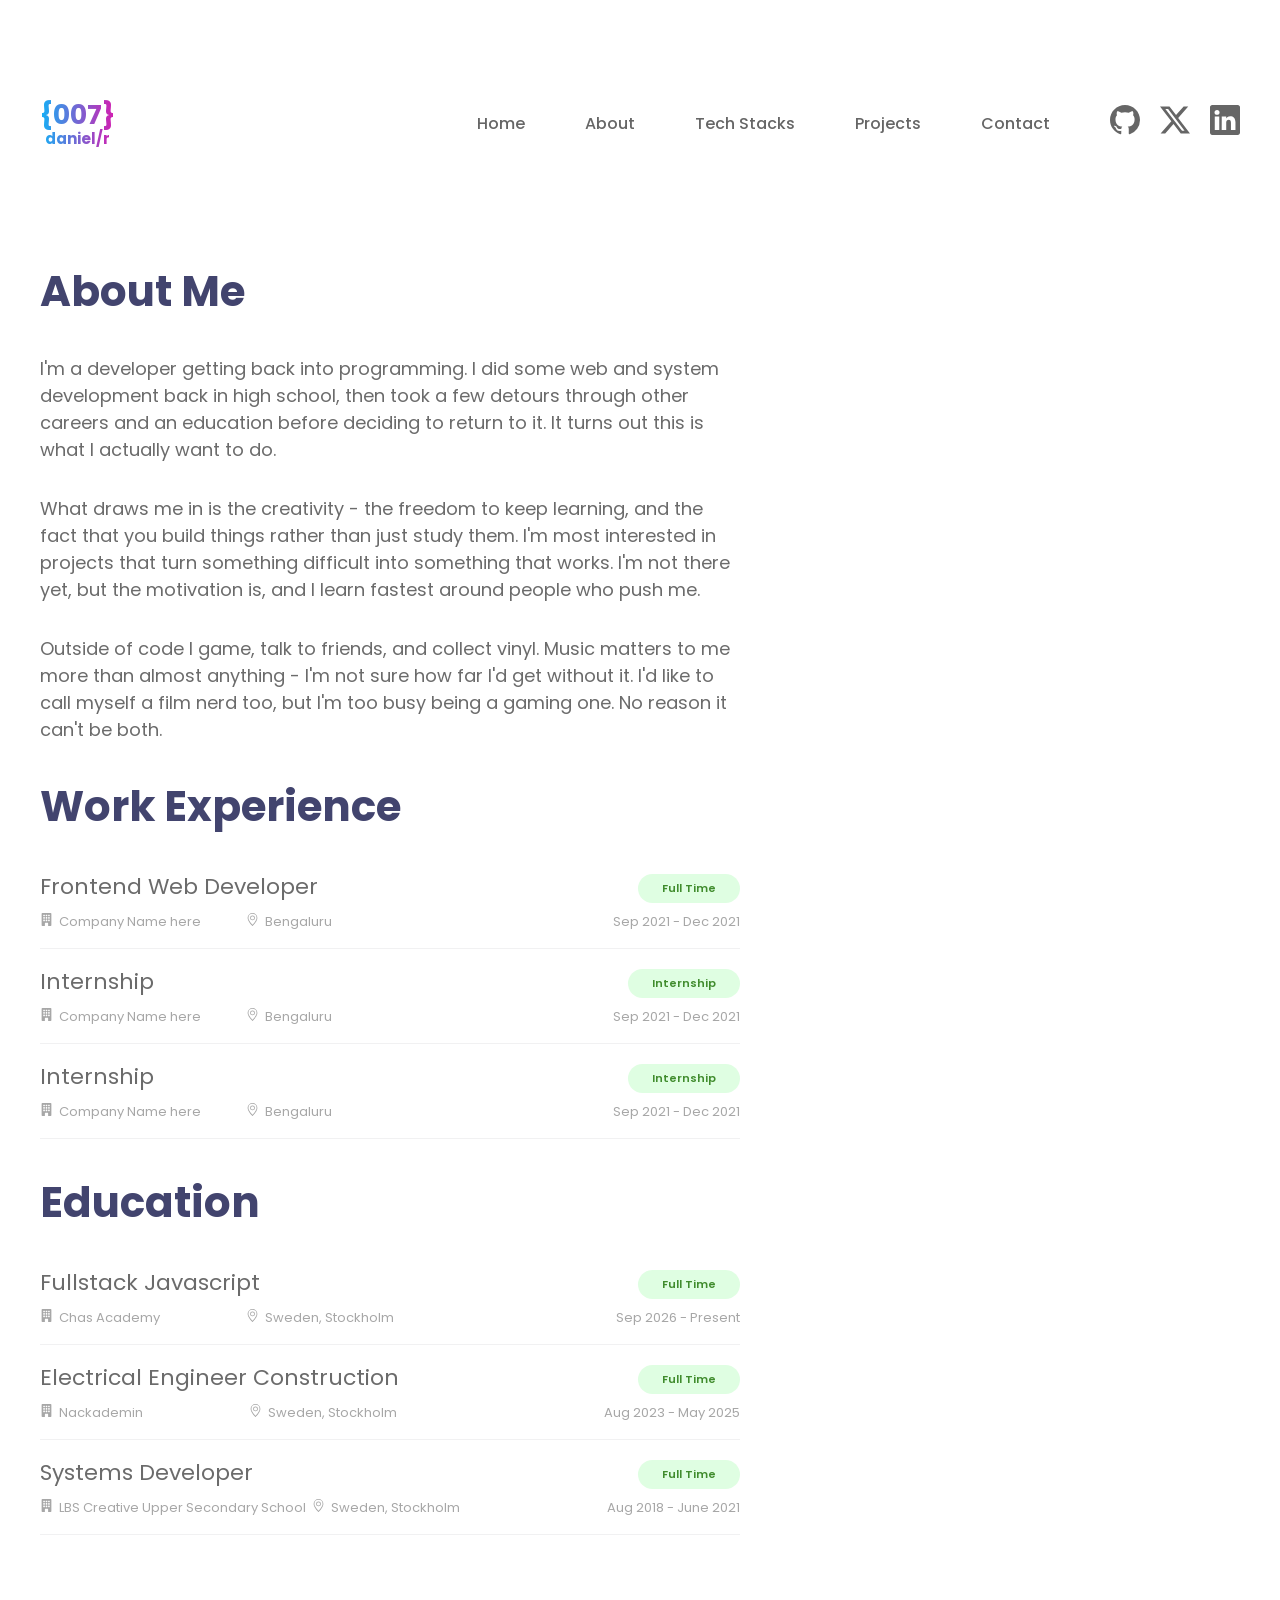
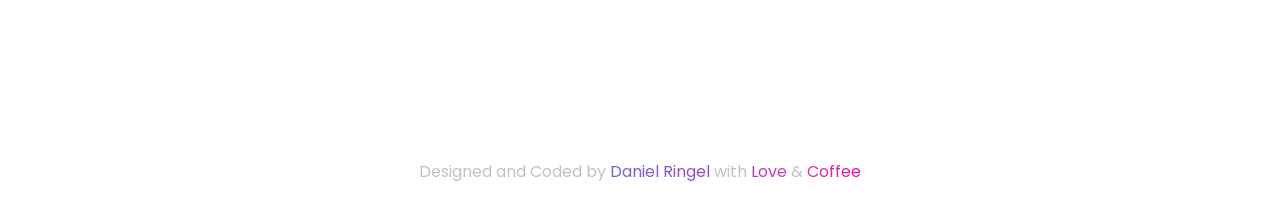
==== commit 7dc5cde3: "Updated all html files over small mistakes. Updated base.css" ====
--- a/pages/about.html
+++ b/pages/about.html
@@ -17,11 +17,11 @@
     <!-- This is the header (Top-Container) -->
     <header>
       <!-- Logo being a clickable link to the site -->
-      <a href="index.html" class="logo">
+      <a href="../index.html" class="logo">
         <span class="logo-code">{007}</span>
         <span class="logo-name">daniel/r</span>
       </a>
-      <button class="list-button">
+      <button class="list-button" aria-label="Open menu">
         <svg
           xmlns="http://www.w3.org/2000/svg"
           width="16"
@@ -53,7 +53,7 @@
         <!-- Clickable links that takes you to the corresponding social site -->
         <ul class="social-references">
           <li>
-            <a href="http://www.x.com/"
+            <a href="http://www.x.com/" aria-label="X"
               ><svg
                 xmlns="http://www.w3.org/2000/svg"
                 width="16"
@@ -66,7 +66,7 @@
                 /></svg></a>
           </li>
           <li>
-            <a href="https://www.linkedin.com/in/daniel-ringel-713186295/"
+            <a href="https://www.linkedin.com/in/daniel-ringel-713186295/" aria-label="LinkedIn"
               ><svg
                 xmlns="http://www.w3.org/2000/svg"
                 width="16"
@@ -79,7 +79,7 @@
                 /></svg></a>
           </li>
           <li>
-            <a href="https://github.com/Daniel-Ringel"
+            <a href="https://github.com/Daniel-Ringel" aria-label="GitHub"
               ><svg
                 xmlns="http://www.w3.org/2000/svg"
                 width="16"
--- a/css/base.css
+++ b/css/base.css
@@ -21,10 +21,16 @@
   --color-footer: #c2c2c2;
   --color-heading: #2b2b45;
   --color-text-muted: #6b6b6b;
+  --color-text-muted-ligher: #A7A7A7;
   --color-tag-bg: #DFFEE2;
   --color-tag-text: #408C2D;
   --color-border-mobile: #e0e0e0;
-  --color-border-desktop: #ededed;
+  --color-border-desktop: #F1F1F2;
+  --color-header-about: #42446E;
+  --color-link: #333333;
+  --color-shadow: #00000033;
+  --color-black: #000000;
+  --color-contact-paragraph: #1E0E62;
 }
 
 body {
@@ -224,6 +230,10 @@
     order: 3;
   }
 
+  section.mobile-only {
+    display:none;
+  }
+
   p > .author {
     background: linear-gradient(
       to right,
--- a/css/about.css
+++ b/css/about.css
@@ -88,6 +88,7 @@
     right: 0;
     color: var(--color-text-muted);
     background: var(--color-bg);
+    font-size: 13px;
     }
 
     .author {
@@ -105,6 +106,17 @@
         padding-right: 500px;
     }
 
+    main h1, main h2 {
+        font-size: 42px;
+        margin-top: 32px;
+        margin-bottom: 32px;
+        color: var(--color-header-about)
+    }
+
+    main p {
+        font-size: 18px;
+    }
+
     .experience {
         grid-template-columns: minmax(200px, auto) auto 1fr;
         border-color: var(--color-border-desktop);
@@ -115,14 +127,52 @@
     }
 
     .experience h3 { 
+        font-size: 22px;
         grid-column: 1 / 3; 
         grid-row: 1;
         color: var(--color-text-muted);
     }
-    .experience .tag { grid-column: 3; grid-row: 1; }
-    .experience .company { grid-column: 1; grid-row: 2; }
-    .experience .location { grid-column: 2; grid-row: 2; }
-    .experience .dates { grid-column: 3; grid-row: 2; justify-self: end;}
+    .experience .tag { 
+        grid-column: 3; 
+        grid-row: 1;
+        font-size: 11px;
+        font-weight: 600;
+        margin-bottom:5px;
+        margin-top: 4px;
+        padding: 6px 24px
+    }
+
+    .experience .company { 
+        grid-column: 1; 
+        grid-row: 2; 
+        font-size: 13px;
+    }
+    .experience .location { 
+        grid-column: 2; 
+        grid-row: 2; 
+        font-size: 13px;
+    }
+    .experience .dates { 
+        grid-column: 3; 
+        grid-row: 2; 
+        justify-self: end;
+        font-size: 13px;
+        color: var(--color-text-muted-ligher);
+    }
+
+    .experience svg {
+        width: 13px;
+        height: 13px;
+        color: var(--color-text-muted-ligher);
+    }
+
+    .experience .location span, .experience .company span {
+        color: var(--color-text-muted-ligher);
+    }
+
+    .experience:last-child {
+        margin-bottom: 224px;
+    }
 }
 
 
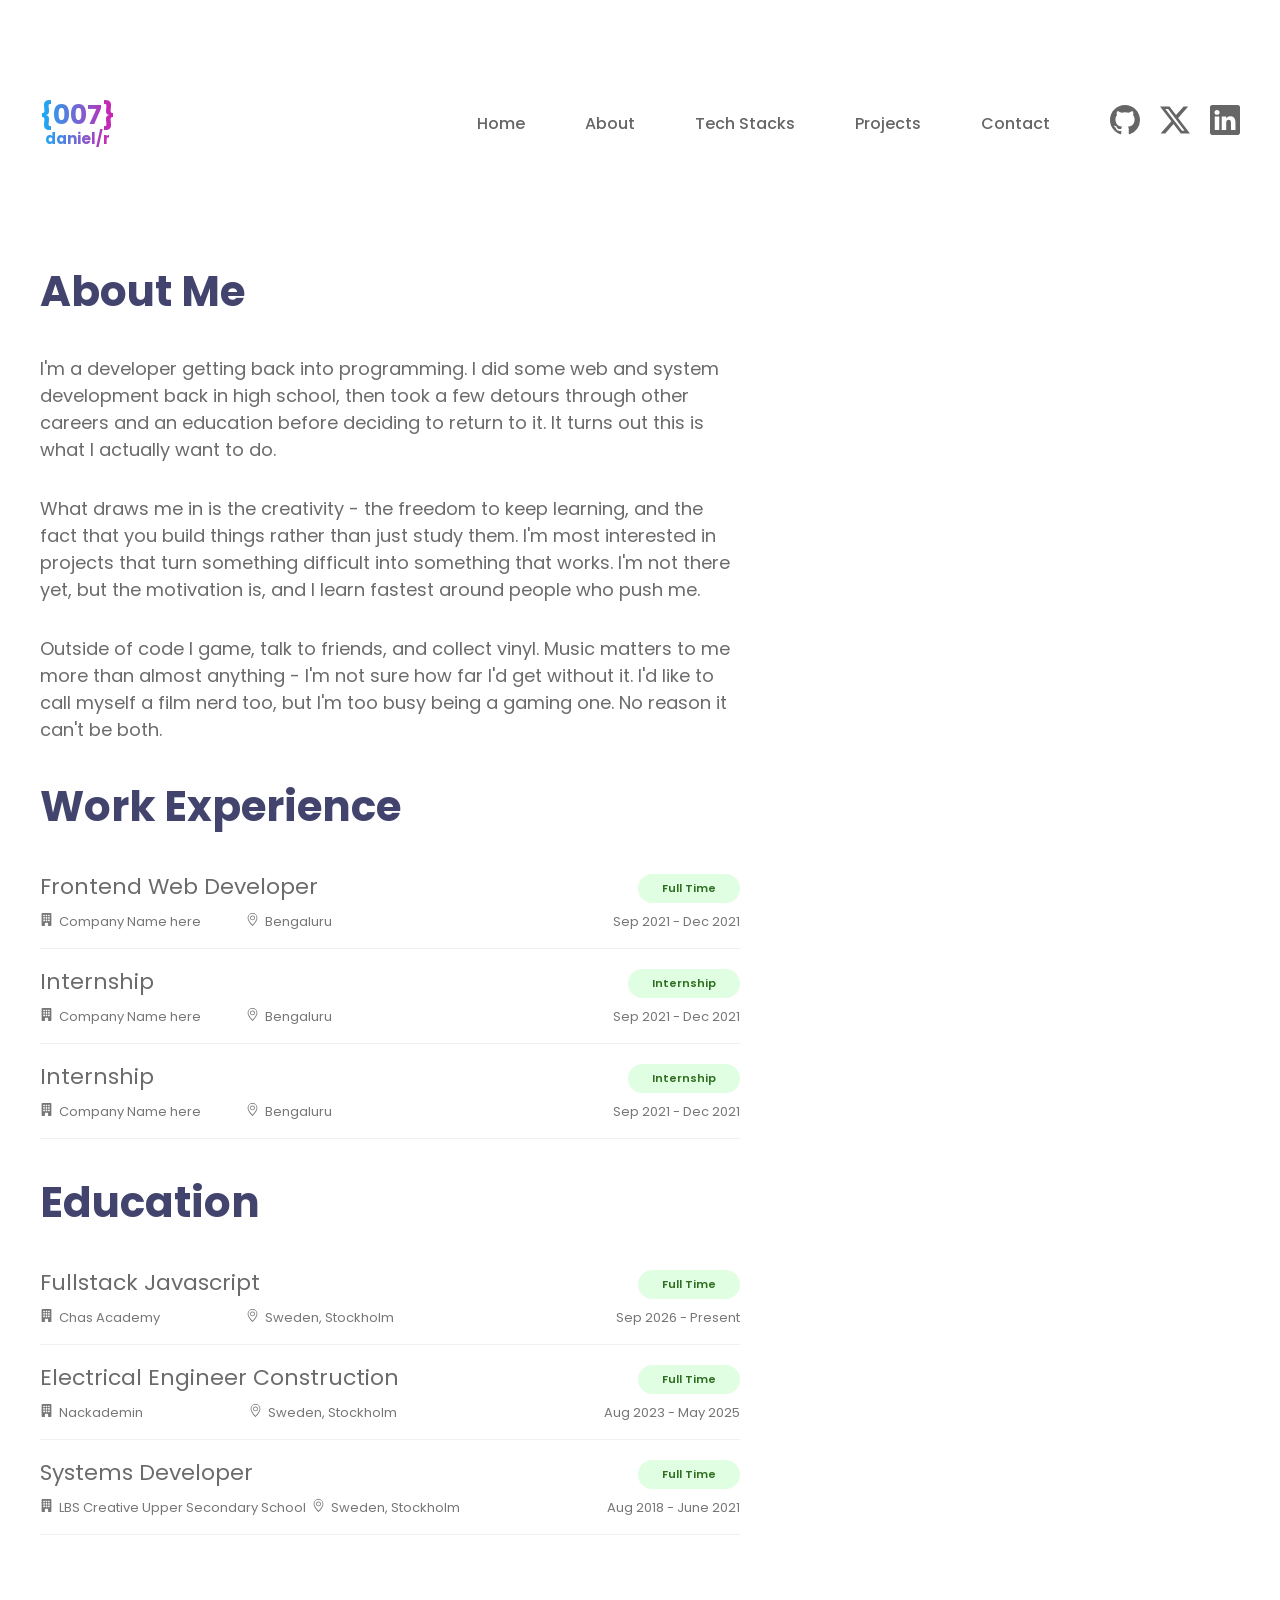
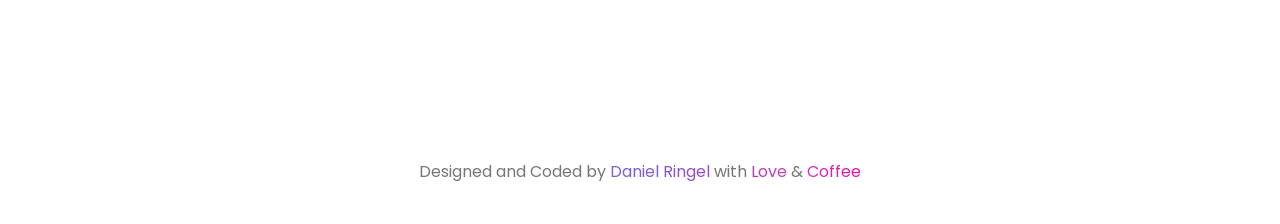
==== commit 768cab50: "Html title changed" ====
--- a/pages/about.html
+++ b/pages/about.html
@@ -11,7 +11,7 @@
       href="https://fonts.googleapis.com/css2?family=Poppins:wght@400;500;600;700&display=swap"
       rel="stylesheet"
     />
-    <title>Daniel Ringel's Portfolio</title>
+    <title>About · Daniel Ringel</title>
   </head>
   <body>
     <!-- This is the header (Top-Container) -->
--- a/css/base.css
+++ b/css/base.css
@@ -18,12 +18,12 @@
   --color-text: #19191a;
   --color-bg: #ffffff;
   --color-nav: #666666;
-  --color-footer: #c2c2c2;
+  --color-footer: #767676;
   --color-heading: #2b2b45;
   --color-text-muted: #6b6b6b;
-  --color-text-muted-ligher: #A7A7A7;
+  --color-text-muted-ligher: #767676;
   --color-tag-bg: #DFFEE2;
-  --color-tag-text: #408C2D;
+  --color-tag-text: #2F6E21;
   --color-border-mobile: #e0e0e0;
   --color-border-desktop: #F1F1F2;
   --color-header-about: #42446E;
@@ -34,7 +34,7 @@
 }
 
 body {
-  font-family: "Poppins", san-serif;
+  font-family: "Poppins", sans-serif;
   background: var(--color-bg);
   color: var(--color-text);
   padding: 20px;
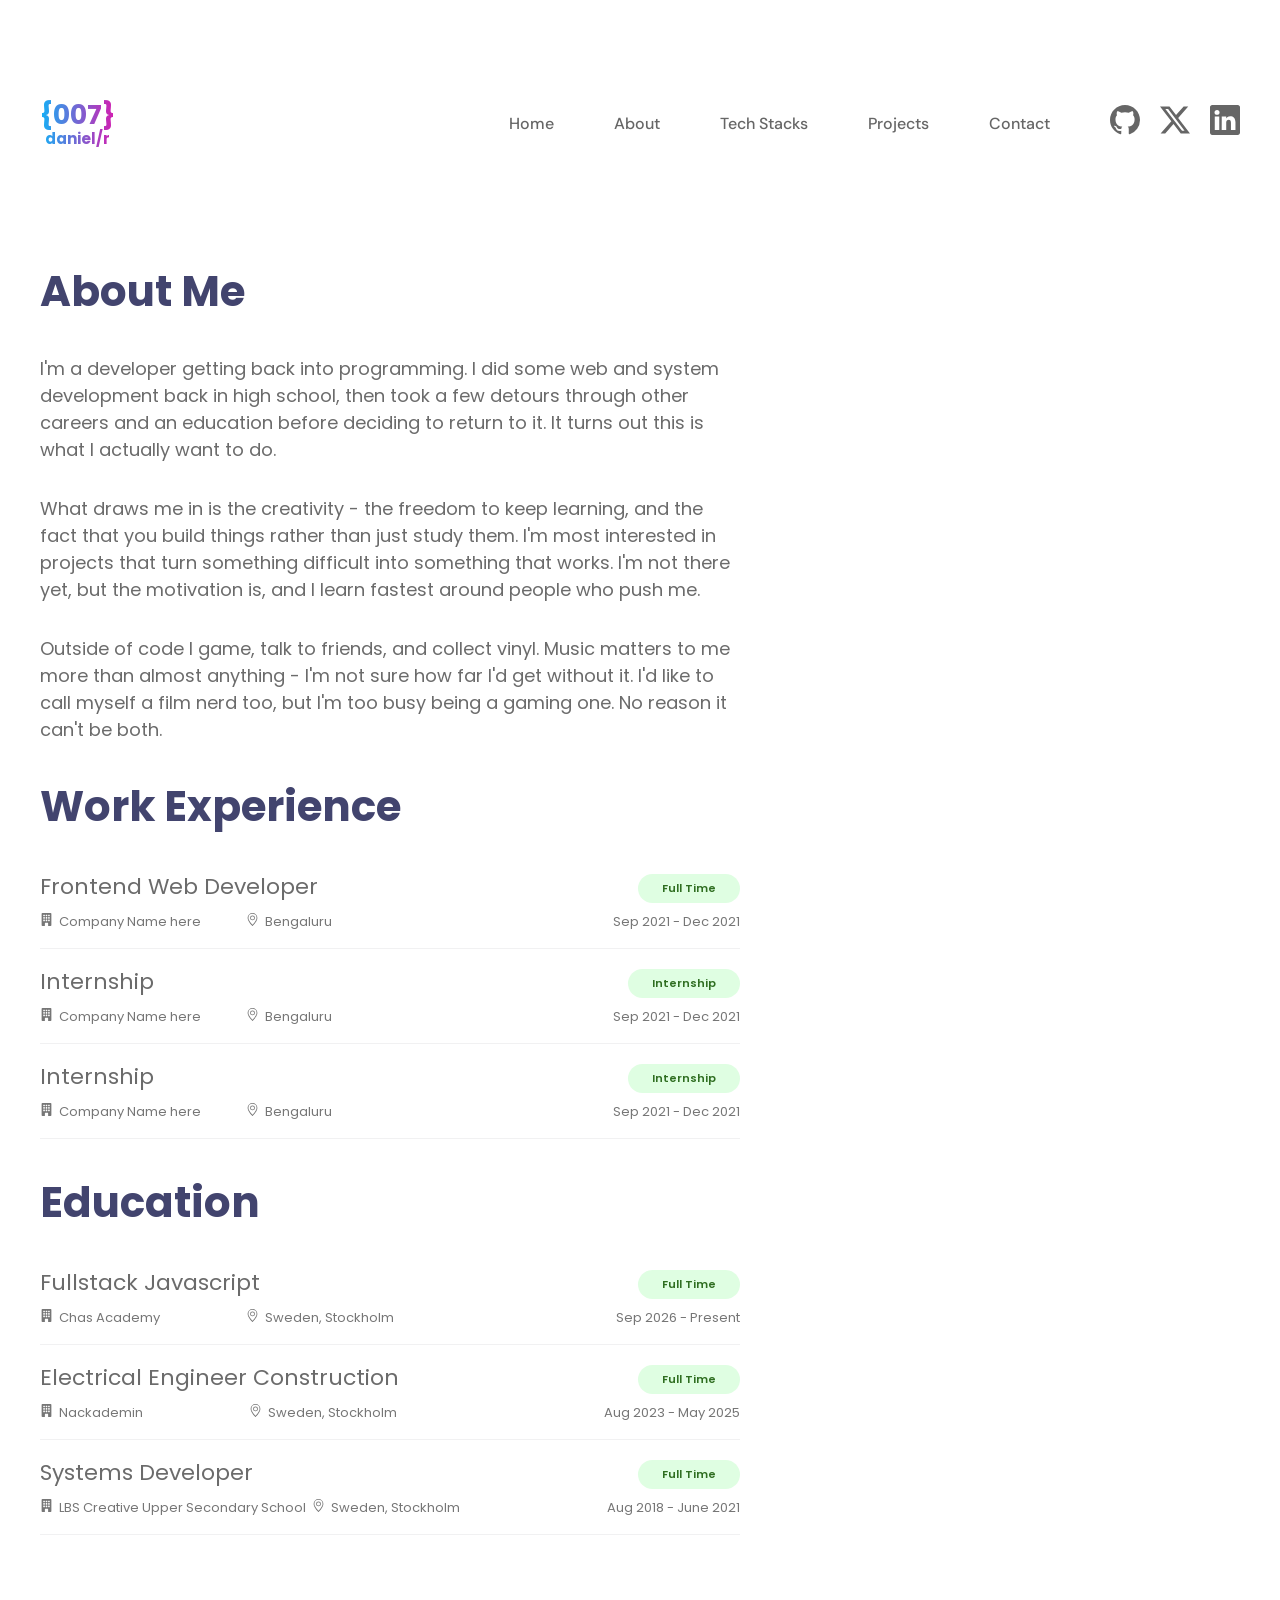
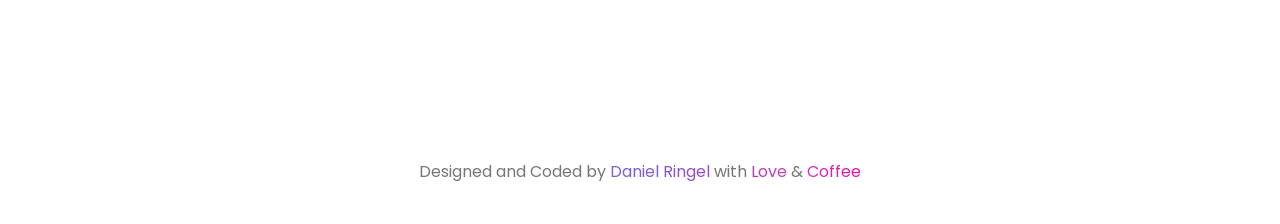
==== commit b31ac074: "Missing font added for nav." ====
--- a/pages/about.html
+++ b/pages/about.html
@@ -10,6 +10,10 @@
     <link
       href="https://fonts.googleapis.com/css2?family=Poppins:wght@400;500;600;700&display=swap"
       rel="stylesheet"
+    />
+    <link
+    href="https://fonts.googleapis.com/css2?family=DM+Sans:wght@400;500&family=Poppins:wght@400;500;600;700&display=swap"
+    rel="stylesheet"
     />
     <title>About · Daniel Ringel</title>
   </head>
--- a/css/base.css
+++ b/css/base.css
@@ -5,6 +5,8 @@
 }
 
 :root {
+  color-scheme: light dark;
+
   --color-blue: #3a86ff;
   --color-purple: #8c56d4;
   --color-logo-start-gradient: #13b1f6;
@@ -31,6 +33,7 @@
   --color-shadow: #00000033;
   --color-black: #000000;
   --color-contact-paragraph: #1E0E62;
+  --color-card-bg: #ffffff;
 }
 
 body {
@@ -102,6 +105,7 @@
 }
 
 .pages {
+  font-family: "DM Sans", sans-serif;
   list-style: none;
   display: flex;
   flex-direction: column;
@@ -271,3 +275,43 @@
     color: var(--color-footer);
   }
 }
+
+@media (prefers-color-scheme: dark) {
+  :root {
+    --color-blue: #3a86ff;
+    --color-purple: #8c56d4;
+    --color-logo-start-gradient: #13b1f6;
+    --color-logo-end-gradient: #d51cb0;
+    --color-author-start-gradient: #7267d3;
+    --color-author-end-gradient: #9949c5;
+    --color-coffee-start-gradient: #d034b9;
+    --color-coffee-end-gradient: #e510aa;
+    --color-love-start-gradient: #b038bd;
+    --color-love-end-gradient: #c845c0;
+    --color-text: #D9D9D9;
+    --color-bg: #191919;
+    --color-nav: #A7A7A7;
+    --color-footer: #CCCCCC;
+    --color-heading: #CCCCCC;
+    --color-text-muted: #CCCCCC;
+    --color-text-muted-ligher: #D9D9D9;
+    --color-tag-bg: #DFFEE2;
+    --color-tag-text: #2F6E21;
+    --color-border-mobile: #e0e0e0;
+    --color-border-desktop: #F1F1F2;
+    --color-header-about: #CCCCCC;
+    --color-link: #FFFFFF;
+    --color-shadow: #00000033;
+    --color-black: #CCCCCC;
+    --color-contact-paragraph: #CCCCCC;
+    --color-card-bg: #363636;
+  }
+
+  .project-links img {
+    filter: invert(1);
+  }
+
+  .invert-dark {
+    filter: invert(1);
+  }
+}
--- a/css/about.css
+++ b/css/about.css
@@ -79,7 +79,7 @@
     font-size: 13px;
 }
 
-@media (max-width: 600px) {
+@media (max-width: 599px) {
 
     footer {
     position: fixed;
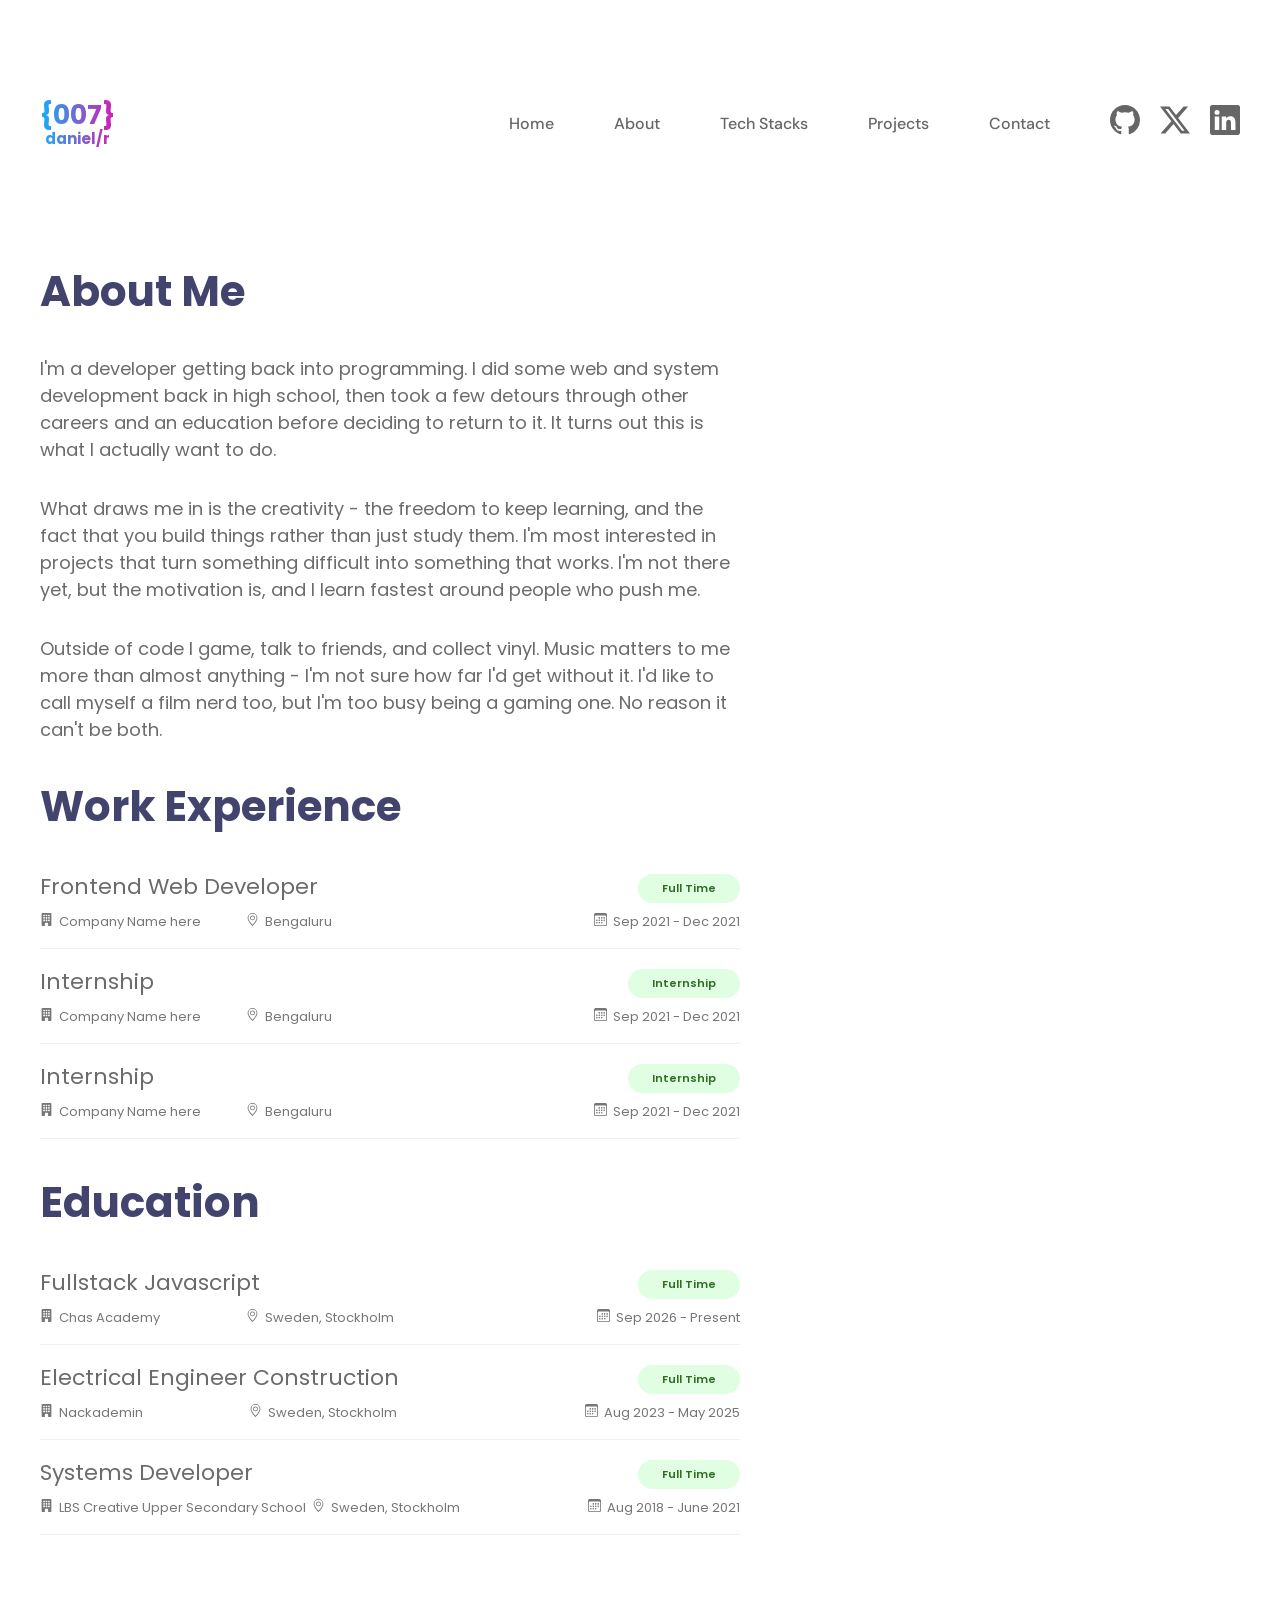
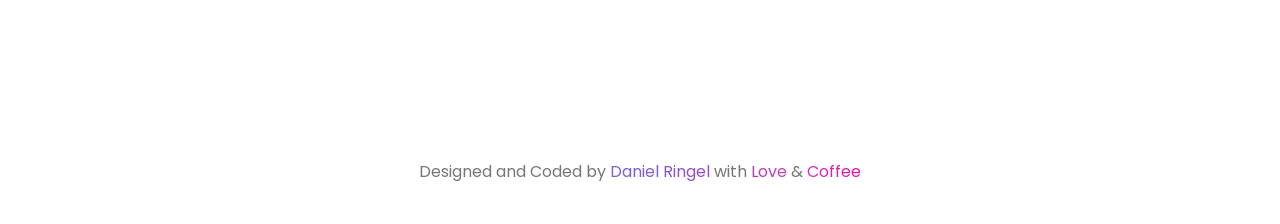
==== commit 891d7324: "About.html added a missing calendar icon for desktop size." ====
--- a/pages/about.html
+++ b/pages/about.html
@@ -12,8 +12,8 @@
       rel="stylesheet"
     />
     <link
-    href="https://fonts.googleapis.com/css2?family=DM+Sans:wght@400;500&family=Poppins:wght@400;500;600;700&display=swap"
-    rel="stylesheet"
+      href="https://fonts.googleapis.com/css2?family=DM+Sans:wght@400;500&family=Poppins:wght@400;500;600;700&display=swap"
+      rel="stylesheet"
     />
     <title>About · Daniel Ringel</title>
   </head>
@@ -70,7 +70,9 @@
                 /></svg></a>
           </li>
           <li>
-            <a href="https://www.linkedin.com/in/daniel-ringel-713186295/" aria-label="LinkedIn"
+            <a
+              href="https://www.linkedin.com/in/daniel-ringel-713186295/"
+              aria-label="LinkedIn"
               ><svg
                 xmlns="http://www.w3.org/2000/svg"
                 width="16"
@@ -156,7 +158,23 @@
               d="M8 8a2 2 0 1 1 0-4 2 2 0 0 1 0 4m0 1a3 3 0 1 0 0-6 3 3 0 0 0 0 6"
             /></svg><span>Bengaluru</span>
         </p>
-        <p class="dates">Sep 2021 - Dec 2021</p>
+        <p class="dates">
+          <svg
+            class="desktop-only"
+            xmlns="http://www.w3.org/2000/svg"
+            width="16"
+            height="16"
+            fill="currentColor"
+            class="bi bi-calendar3"
+            viewBox="0 0 16 16"
+          >
+            <path
+              d="M14 0H2a2 2 0 0 0-2 2v12a2 2 0 0 0 2 2h12a2 2 0 0 0 2-2V2a2 2 0 0 0-2-2M1 3.857C1 3.384 1.448 3 2 3h12c.552 0 1 .384 1 .857v10.286c0 .473-.448.857-1 .857H2c-.552 0-1-.384-1-.857z"
+            />
+            <path
+              d="M6.5 7a1 1 0 1 0 0-2 1 1 0 0 0 0 2m3 0a1 1 0 1 0 0-2 1 1 0 0 0 0 2m3 0a1 1 0 1 0 0-2 1 1 0 0 0 0 2m-9 3a1 1 0 1 0 0-2 1 1 0 0 0 0 2m3 0a1 1 0 1 0 0-2 1 1 0 0 0 0 2m3 0a1 1 0 1 0 0-2 1 1 0 0 0 0 2m3 0a1 1 0 1 0 0-2 1 1 0 0 0 0 2m-9 3a1 1 0 1 0 0-2 1 1 0 0 0 0 2m3 0a1 1 0 1 0 0-2 1 1 0 0 0 0 2m3 0a1 1 0 1 0 0-2 1 1 0 0 0 0 2"
+            /></svg>Sep 2021 - Dec 2021
+        </p>
       </article>
 
       <article class="experience">
@@ -191,7 +209,23 @@
               d="M8 8a2 2 0 1 1 0-4 2 2 0 0 1 0 4m0 1a3 3 0 1 0 0-6 3 3 0 0 0 0 6"
             /></svg><span>Bengaluru</span>
         </p>
-        <p class="dates">Sep 2021 - Dec 2021</p>
+        <p class="dates">
+          <svg
+            class="desktop-only"
+            xmlns="http://www.w3.org/2000/svg"
+            width="16"
+            height="16"
+            fill="currentColor"
+            class="bi bi-calendar3"
+            viewBox="0 0 16 16"
+          >
+            <path
+              d="M14 0H2a2 2 0 0 0-2 2v12a2 2 0 0 0 2 2h12a2 2 0 0 0 2-2V2a2 2 0 0 0-2-2M1 3.857C1 3.384 1.448 3 2 3h12c.552 0 1 .384 1 .857v10.286c0 .473-.448.857-1 .857H2c-.552 0-1-.384-1-.857z"
+            />
+            <path
+              d="M6.5 7a1 1 0 1 0 0-2 1 1 0 0 0 0 2m3 0a1 1 0 1 0 0-2 1 1 0 0 0 0 2m3 0a1 1 0 1 0 0-2 1 1 0 0 0 0 2m-9 3a1 1 0 1 0 0-2 1 1 0 0 0 0 2m3 0a1 1 0 1 0 0-2 1 1 0 0 0 0 2m3 0a1 1 0 1 0 0-2 1 1 0 0 0 0 2m3 0a1 1 0 1 0 0-2 1 1 0 0 0 0 2m-9 3a1 1 0 1 0 0-2 1 1 0 0 0 0 2m3 0a1 1 0 1 0 0-2 1 1 0 0 0 0 2m3 0a1 1 0 1 0 0-2 1 1 0 0 0 0 2"
+            /></svg>Sep 2021 - Dec 2021
+        </p>
       </article>
 
       <article class="experience">
@@ -226,7 +260,23 @@
               d="M8 8a2 2 0 1 1 0-4 2 2 0 0 1 0 4m0 1a3 3 0 1 0 0-6 3 3 0 0 0 0 6"
             /></svg><span>Bengaluru</span>
         </p>
-        <p class="dates">Sep 2021 - Dec 2021</p>
+        <p class="dates">
+          <svg
+            class="desktop-only"
+            xmlns="http://www.w3.org/2000/svg"
+            width="16"
+            height="16"
+            fill="currentColor"
+            class="bi bi-calendar3"
+            viewBox="0 0 16 16"
+          >
+            <path
+              d="M14 0H2a2 2 0 0 0-2 2v12a2 2 0 0 0 2 2h12a2 2 0 0 0 2-2V2a2 2 0 0 0-2-2M1 3.857C1 3.384 1.448 3 2 3h12c.552 0 1 .384 1 .857v10.286c0 .473-.448.857-1 .857H2c-.552 0-1-.384-1-.857z"
+            />
+            <path
+              d="M6.5 7a1 1 0 1 0 0-2 1 1 0 0 0 0 2m3 0a1 1 0 1 0 0-2 1 1 0 0 0 0 2m3 0a1 1 0 1 0 0-2 1 1 0 0 0 0 2m-9 3a1 1 0 1 0 0-2 1 1 0 0 0 0 2m3 0a1 1 0 1 0 0-2 1 1 0 0 0 0 2m3 0a1 1 0 1 0 0-2 1 1 0 0 0 0 2m3 0a1 1 0 1 0 0-2 1 1 0 0 0 0 2m-9 3a1 1 0 1 0 0-2 1 1 0 0 0 0 2m3 0a1 1 0 1 0 0-2 1 1 0 0 0 0 2m3 0a1 1 0 1 0 0-2 1 1 0 0 0 0 2"
+            /></svg>Sep 2021 - Dec 2021
+        </p>
       </article>
 
       <h2>Education</h2>
@@ -263,7 +313,23 @@
               d="M8 8a2 2 0 1 1 0-4 2 2 0 0 1 0 4m0 1a3 3 0 1 0 0-6 3 3 0 0 0 0 6"
             /></svg><span>Sweden, Stockholm</span>
         </p>
-        <p class="dates">Sep 2026 - Present</p>
+        <p class="dates">
+          <svg
+            class="desktop-only"
+            xmlns="http://www.w3.org/2000/svg"
+            width="16"
+            height="16"
+            fill="currentColor"
+            class="bi bi-calendar3"
+            viewBox="0 0 16 16"
+          >
+            <path
+              d="M14 0H2a2 2 0 0 0-2 2v12a2 2 0 0 0 2 2h12a2 2 0 0 0 2-2V2a2 2 0 0 0-2-2M1 3.857C1 3.384 1.448 3 2 3h12c.552 0 1 .384 1 .857v10.286c0 .473-.448.857-1 .857H2c-.552 0-1-.384-1-.857z"
+            />
+            <path
+              d="M6.5 7a1 1 0 1 0 0-2 1 1 0 0 0 0 2m3 0a1 1 0 1 0 0-2 1 1 0 0 0 0 2m3 0a1 1 0 1 0 0-2 1 1 0 0 0 0 2m-9 3a1 1 0 1 0 0-2 1 1 0 0 0 0 2m3 0a1 1 0 1 0 0-2 1 1 0 0 0 0 2m3 0a1 1 0 1 0 0-2 1 1 0 0 0 0 2m3 0a1 1 0 1 0 0-2 1 1 0 0 0 0 2m-9 3a1 1 0 1 0 0-2 1 1 0 0 0 0 2m3 0a1 1 0 1 0 0-2 1 1 0 0 0 0 2m3 0a1 1 0 1 0 0-2 1 1 0 0 0 0 2"
+            /></svg>Sep 2026 - Present
+        </p>
       </article>
 
       <article class="experience">
@@ -298,7 +364,23 @@
               d="M8 8a2 2 0 1 1 0-4 2 2 0 0 1 0 4m0 1a3 3 0 1 0 0-6 3 3 0 0 0 0 6"
             /></svg><span>Sweden, Stockholm</span>
         </p>
-        <p class="dates">Aug 2023 - May 2025</p>
+        <p class="dates">
+          <svg
+            class="desktop-only"
+            xmlns="http://www.w3.org/2000/svg"
+            width="16"
+            height="16"
+            fill="currentColor"
+            class="bi bi-calendar3"
+            viewBox="0 0 16 16"
+          >
+            <path
+              d="M14 0H2a2 2 0 0 0-2 2v12a2 2 0 0 0 2 2h12a2 2 0 0 0 2-2V2a2 2 0 0 0-2-2M1 3.857C1 3.384 1.448 3 2 3h12c.552 0 1 .384 1 .857v10.286c0 .473-.448.857-1 .857H2c-.552 0-1-.384-1-.857z"
+            />
+            <path
+              d="M6.5 7a1 1 0 1 0 0-2 1 1 0 0 0 0 2m3 0a1 1 0 1 0 0-2 1 1 0 0 0 0 2m3 0a1 1 0 1 0 0-2 1 1 0 0 0 0 2m-9 3a1 1 0 1 0 0-2 1 1 0 0 0 0 2m3 0a1 1 0 1 0 0-2 1 1 0 0 0 0 2m3 0a1 1 0 1 0 0-2 1 1 0 0 0 0 2m3 0a1 1 0 1 0 0-2 1 1 0 0 0 0 2m-9 3a1 1 0 1 0 0-2 1 1 0 0 0 0 2m3 0a1 1 0 1 0 0-2 1 1 0 0 0 0 2m3 0a1 1 0 1 0 0-2 1 1 0 0 0 0 2"
+            /></svg>Aug 2023 - May 2025
+        </p>
       </article>
 
       <article class="experience">
@@ -333,7 +415,23 @@
               d="M8 8a2 2 0 1 1 0-4 2 2 0 0 1 0 4m0 1a3 3 0 1 0 0-6 3 3 0 0 0 0 6"
             /></svg><span>Sweden, Stockholm</span>
         </p>
-        <p class="dates">Aug 2018 - June 2021</p>
+        <p class="dates">
+          <svg
+            class="desktop-only"
+            xmlns="http://www.w3.org/2000/svg"
+            width="16"
+            height="16"
+            fill="currentColor"
+            class="bi bi-calendar3"
+            viewBox="0 0 16 16"
+          >
+            <path
+              d="M14 0H2a2 2 0 0 0-2 2v12a2 2 0 0 0 2 2h12a2 2 0 0 0 2-2V2a2 2 0 0 0-2-2M1 3.857C1 3.384 1.448 3 2 3h12c.552 0 1 .384 1 .857v10.286c0 .473-.448.857-1 .857H2c-.552 0-1-.384-1-.857z"
+            />
+            <path
+              d="M6.5 7a1 1 0 1 0 0-2 1 1 0 0 0 0 2m3 0a1 1 0 1 0 0-2 1 1 0 0 0 0 2m3 0a1 1 0 1 0 0-2 1 1 0 0 0 0 2m-9 3a1 1 0 1 0 0-2 1 1 0 0 0 0 2m3 0a1 1 0 1 0 0-2 1 1 0 0 0 0 2m3 0a1 1 0 1 0 0-2 1 1 0 0 0 0 2m3 0a1 1 0 1 0 0-2 1 1 0 0 0 0 2m-9 3a1 1 0 1 0 0-2 1 1 0 0 0 0 2m3 0a1 1 0 1 0 0-2 1 1 0 0 0 0 2m3 0a1 1 0 1 0 0-2 1 1 0 0 0 0 2"
+            /></svg>Aug 2018 - June 2021
+        </p>
       </article>
     </main>
 
--- a/css/about.css
+++ b/css/about.css
@@ -40,6 +40,7 @@
     grid-column: 2; 
     grid-row: 1; 
     justify-self: end;
+    align-self: start;
 }
 
 .experience .company { 
